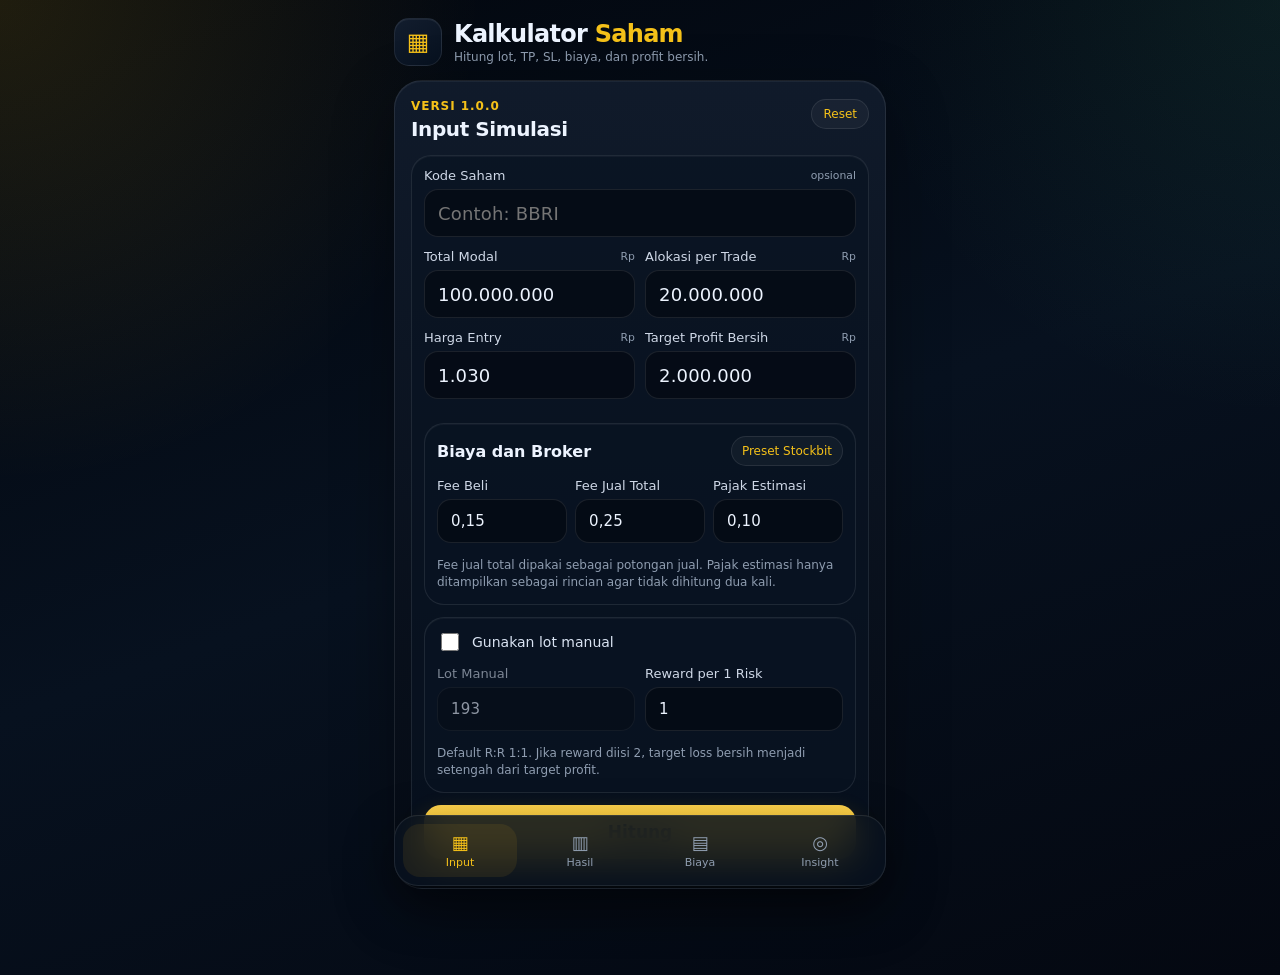
==== index.html @ 259bb7c9 "Add files via upload" ====
<!doctype html>
<html lang="id">
<head>
  <meta charset="utf-8" />
  <meta name="viewport" content="width=device-width, initial-scale=1, viewport-fit=cover" />
  <meta name="theme-color" content="#07111f" />
  <meta name="description" content="Kalkulator saham Indonesia untuk menghitung lot, TP, SL, fee, profit bersih, loss bersih, tick, dan persentase harga." />
  <link rel="manifest" href="manifest.webmanifest" />
  <link rel="icon" href="assets/icon-192.png" />
  <link rel="apple-touch-icon" href="assets/icon-192.png" />
  <link rel="stylesheet" href="style.css" />
  <title>Kalkulator Saham</title>
</head>
<body>
  <div class="app-shell">
    <header class="topbar">
      <div class="brand">
        <div class="brand-icon" aria-hidden="true">▦</div>
        <div>
          <h1>Kalkulator <span>Saham</span></h1>
          <p>Hitung lot, TP, SL, biaya, dan profit bersih.</p>
        </div>
      </div>
      <button class="ghost-btn" id="installBtn" hidden>Instal</button>
    </header>

    <main class="phone-frame" aria-live="polite">
      <section class="page active" id="page-input" data-title="Input">
        <div class="page-head">
          <div>
            <p class="eyebrow">Versi 1.0.0</p>
            <h2>Input Simulasi</h2>
          </div>
          <button class="mini-btn" id="resetBtn" type="button">Reset</button>
        </div>

        <form id="calculatorForm" class="form-card" autocomplete="off">
          <label class="field">
            <span>Kode Saham <small>opsional</small></span>
            <input id="symbol" type="text" inputmode="text" placeholder="Contoh: BBRI" maxlength="8" />
          </label>

          <div class="grid-2">
            <label class="field">
              <span>Total Modal <small>Rp</small></span>
              <input id="totalCapital" class="rupiah-input" type="text" inputmode="numeric" value="100.000.000" />
            </label>
            <label class="field">
              <span>Alokasi per Trade <small>Rp</small></span>
              <input id="allocation" class="rupiah-input" type="text" inputmode="numeric" value="20.000.000" />
            </label>
          </div>

          <div class="grid-2">
            <label class="field">
              <span>Harga Entry <small>Rp</small></span>
              <input id="entryPrice" class="rupiah-input" type="text" inputmode="numeric" value="1.030" />
            </label>
            <label class="field">
              <span>Target Profit Bersih <small>Rp</small></span>
              <input id="targetProfit" class="rupiah-input" type="text" inputmode="numeric" value="2.000.000" />
            </label>
          </div>

          <div class="broker-card">
            <div class="broker-head">
              <strong>Biaya dan Broker</strong>
              <button type="button" class="chip" id="stockbitPreset">Preset Stockbit</button>
            </div>
            <div class="grid-3">
              <label class="field compact">
                <span>Fee Beli</span>
                <input id="buyFee" class="percent-input" type="text" inputmode="decimal" value="0,15" />
              </label>
              <label class="field compact">
                <span>Fee Jual Total</span>
                <input id="sellFee" class="percent-input" type="text" inputmode="decimal" value="0,25" />
              </label>
              <label class="field compact">
                <span>Pajak Estimasi</span>
                <input id="taxFee" class="percent-input" type="text" inputmode="decimal" value="0,10" />
              </label>
            </div>
            <p class="helper">Fee jual total dipakai sebagai potongan jual. Pajak estimasi hanya ditampilkan sebagai rincian agar tidak dihitung dua kali.</p>
          </div>

          <div class="advanced-card">
            <label class="toggle-row">
              <input id="manualLotToggle" type="checkbox" />
              <span>Gunakan lot manual</span>
            </label>
            <div class="grid-2">
              <label class="field compact muted" id="manualLotWrap">
                <span>Lot Manual</span>
                <input id="manualLot" class="plain-number" type="text" inputmode="numeric" value="193" disabled />
              </label>
              <label class="field compact">
                <span>Reward per 1 Risk</span>
                <input id="rrRatio" class="percent-input" type="text" inputmode="decimal" value="1" />
              </label>
            </div>
            <p class="helper">Default R:R 1:1. Jika reward diisi 2, target loss bersih menjadi setengah dari target profit.</p>
          </div>

          <div id="errorBox" class="error-box" hidden></div>
          <button class="primary-btn" type="submit">Hitung</button>
        </form>
      </section>

      <section class="page" id="page-result" data-title="Hasil">
        <div class="page-head">
          <div>
            <p class="eyebrow" id="resultSymbol">Simulasi</p>
            <h2>Hasil Utama</h2>
          </div>
          <button class="mini-btn" id="copyBtn" type="button">Salin</button>
        </div>

        <div class="summary-grid">
          <article class="metric-card">
            <span>Jumlah Lot</span>
            <strong id="outLots">-</strong>
          </article>
          <article class="metric-card">
            <span>Jumlah Lembar</span>
            <strong id="outShares">-</strong>
          </article>
          <article class="metric-card">
            <span>Modal Terpakai</span>
            <strong id="outTotalCost">-</strong>
          </article>
          <article class="metric-card">
            <span>Sisa Alokasi</span>
            <strong class="positive" id="outRemain">-</strong>
          </article>
        </div>

        <div class="rr-badge" id="outRR">R:R 1:1</div>

        <div class="tp-sl-grid">
          <article class="trade-card profit-card">
            <span>Take Profit</span>
            <h3 id="outTP">-</h3>
            <p><b id="outTPTicks">-</b> tick</p>
            <p><b id="outTPPct">-</b> dari entry</p>
            <div class="divider"></div>
            <small>Profit Bersih Aktual</small>
            <strong id="outNetProfit">-</strong>
          </article>
          <article class="trade-card loss-card">
            <span>Stop Loss</span>
            <h3 id="outSL">-</h3>
            <p><b id="outSLTicks">-</b> tick</p>
            <p><b id="outSLPct">-</b> dari entry</p>
            <div class="divider"></div>
            <small>Loss Bersih Aktual</small>
            <strong id="outNetLoss">-</strong>
          </article>
        </div>

        <div class="note-card" id="resultNote">Perhitungan memakai target profit bersih setelah biaya.</div>
      </section>

      <section class="page" id="page-cost" data-title="Biaya">
        <div class="page-head">
          <div>
            <p class="eyebrow">Rincian</p>
            <h2>Biaya Transaksi</h2>
          </div>
        </div>

        <div class="cost-panel">
          <h3>Pembelian</h3>
          <div class="row"><span>Nilai Beli Kotor</span><b id="costGrossBuy">-</b></div>
          <div class="row"><span>Fee Beli</span><b id="costBuyFee">-</b></div>
          <div class="row total"><span>Total Modal Terpakai</span><b id="costTotalUsed">-</b></div>
        </div>

        <div class="cost-panel green">
          <h3>Penjualan Take Profit</h3>
          <div class="row"><span>Nilai Jual Kotor TP</span><b id="costGrossSellTP">-</b></div>
          <div class="row"><span>Fee Jual TP</span><b id="costSellFeeTP">-</b></div>
          <div class="row"><span>Pajak Jual Estimasi</span><b id="costTaxTP">-</b></div>
          <div class="row total"><span>Profit Bersih Aktual</span><b id="costProfit">-</b></div>
        </div>

        <div class="cost-panel red">
          <h3>Penjualan Stop Loss</h3>
          <div class="row"><span>Nilai Jual Kotor SL</span><b id="costGrossSellSL">-</b></div>
          <div class="row"><span>Fee Jual SL</span><b id="costSellFeeSL">-</b></div>
          <div class="row"><span>Pajak Jual Estimasi</span><b id="costTaxSL">-</b></div>
          <div class="row total"><span>Loss Bersih Aktual</span><b id="costLoss">-</b></div>
        </div>
      </section>

      <section class="page" id="page-insight" data-title="Insight">
        <div class="page-head">
          <div>
            <p class="eyebrow">Analisis</p>
            <h2>Insight Risiko</h2>
          </div>
        </div>

        <div class="summary-grid insight-grid">
          <article class="metric-card">
            <span>Tick Size Entry</span>
            <strong id="insTick">-</strong>
          </article>
          <article class="metric-card">
            <span>Jarak TP</span>
            <strong class="positive" id="insTPDist">-</strong>
          </article>
          <article class="metric-card">
            <span>Jarak SL</span>
            <strong class="negative" id="insSLDist">-</strong>
          </article>
          <article class="metric-card">
            <span>Kondisi SL</span>
            <strong id="insStatus">-</strong>
          </article>
        </div>

        <div class="chart-card">
          <div class="chart-head">
            <span>Ilustrasi Level Harga</span>
            <b id="chartRange">-</b>
          </div>
          <div class="price-map">
            <div class="line tp-line"><span id="chartTP">TP</span></div>
            <div class="line entry-line"><span id="chartEntry">Entry</span></div>
            <div class="line sl-line"><span id="chartSL">SL</span></div>
            <div class="fake-candles" aria-hidden="true">
              <i></i><i></i><i></i><i></i><i></i><i></i><i></i><i></i>
            </div>
          </div>
        </div>

        <div class="info-card success">
          <strong>Target profit dihitung bersih.</strong>
          <p>Hasil sudah memperhitungkan fee beli dan fee jual total.</p>
        </div>
        <div class="info-card warning">
          <strong>TP dan SL mengikuti fraksi harga BEI.</strong>
          <p>Sistem memakai price ladder dinamis saat harga melewati batas fraksi.</p>
        </div>
        <div class="info-card">
          <strong>Disclaimer</strong>
          <p>Kalkulator ini hanya alat bantu simulasi. Hasil aktual dapat berbeda karena antrean order, likuiditas, perubahan harga, dan biaya transaksi.</p>
        </div>
      </section>
    </main>

    <nav class="bottom-nav" aria-label="Navigasi utama">
      <button class="nav-btn active" data-target="input"><span>▦</span>Input</button>
      <button class="nav-btn" data-target="result"><span>▥</span>Hasil</button>
      <button class="nav-btn" data-target="cost"><span>▤</span>Biaya</button>
      <button class="nav-btn" data-target="insight"><span>◎</span>Insight</button>
    </nav>
  </div>

  <script src="app.js"></script>
</body>
</html>
---- style.css ----
:root {
  --bg: #050b14;
  --panel: #0b1422;
  --panel-2: #111c2c;
  --panel-3: #152236;
  --border: rgba(255, 255, 255, .09);
  --text: #edf4ff;
  --muted: #8f9db0;
  --yellow: #f5c119;
  --yellow-2: #ffd34d;
  --green: #4fd37c;
  --green-soft: rgba(79, 211, 124, .12);
  --red: #ff5f52;
  --red-soft: rgba(255, 95, 82, .12);
  --blue: #73a7ff;
  --shadow: 0 20px 60px rgba(0, 0, 0, .35);
  --radius: 20px;
}

* { box-sizing: border-box; }
html, body { margin: 0; min-height: 100%; }
body {
  font-family: Inter, ui-sans-serif, system-ui, -apple-system, BlinkMacSystemFont, "Segoe UI", sans-serif;
  background:
    radial-gradient(circle at top left, rgba(245, 193, 25, .12), transparent 30%),
    radial-gradient(circle at top right, rgba(79, 211, 124, .08), transparent 26%),
    linear-gradient(160deg, #02060d 0%, #07111f 50%, #040811 100%);
  color: var(--text);
  padding: env(safe-area-inset-top) 0 env(safe-area-inset-bottom);
}
button, input { font: inherit; }
button { cursor: pointer; }

.app-shell {
  width: min(100%, 520px);
  margin: 0 auto;
  min-height: 100vh;
  display: flex;
  flex-direction: column;
  padding: 18px 14px 86px;
}

.topbar {
  display: flex;
  justify-content: space-between;
  align-items: center;
  gap: 12px;
  margin-bottom: 14px;
}
.brand { display: flex; align-items: center; gap: 12px; }
.brand-icon {
  width: 48px;
  height: 48px;
  border: 1px solid var(--border);
  border-radius: 15px;
  display: grid;
  place-items: center;
  background: linear-gradient(145deg, #121d2e, #07111f);
  color: var(--yellow);
  font-size: 24px;
  box-shadow: inset 0 1px 0 rgba(255,255,255,.06);
}
.brand h1 { margin: 0; font-size: 24px; letter-spacing: -.03em; }
.brand h1 span { color: var(--yellow); }
.brand p { margin: 2px 0 0; color: var(--muted); font-size: 12px; }

.ghost-btn, .mini-btn, .chip {
  border: 1px solid var(--border);
  background: rgba(255, 255, 255, .04);
  color: var(--text);
  border-radius: 999px;
  padding: 9px 12px;
}
.mini-btn { font-size: 12px; padding: 7px 11px; color: var(--yellow); }
.chip { color: var(--yellow); padding: 7px 10px; font-size: 12px; }

.phone-frame {
  flex: 1;
  border: 1px solid var(--border);
  border-radius: 28px;
  background: linear-gradient(180deg, rgba(17, 28, 44, .94), rgba(5, 11, 20, .96));
  box-shadow: var(--shadow), inset 0 1px 0 rgba(255,255,255,.05);
  padding: 16px;
  overflow: hidden;
}
.page { display: none; animation: fade .18s ease; }
.page.active { display: block; }
@keyframes fade { from { opacity: .55; transform: translateY(4px); } to { opacity: 1; transform: translateY(0); } }

.page-head {
  display: flex;
  justify-content: space-between;
  align-items: start;
  gap: 14px;
  margin: 2px 0 14px;
}
.page-head h2 { margin: 0; font-size: 20px; letter-spacing: -.02em; }
.eyebrow { margin: 0 0 4px; color: var(--yellow); font-size: 12px; font-weight: 700; text-transform: uppercase; letter-spacing: .08em; }

.form-card, .broker-card, .advanced-card, .note-card, .cost-panel, .chart-card, .info-card {
  border: 1px solid var(--border);
  background: rgba(10, 20, 34, .68);
  border-radius: var(--radius);
  box-shadow: inset 0 1px 0 rgba(255,255,255,.04);
}
.form-card { padding: 12px; }
.field { display: block; margin-bottom: 12px; }
.field span {
  display: flex;
  justify-content: space-between;
  align-items: center;
  margin-bottom: 6px;
  color: #cfd8e7;
  font-size: 13px;
}
.field small { color: var(--muted); font-weight: 500; }
.field input {
  width: 100%;
  min-height: 48px;
  border: 1px solid var(--border);
  border-radius: 14px;
  background: rgba(2, 7, 14, .55);
  color: var(--text);
  outline: none;
  padding: 12px 13px;
  font-size: 18px;
  letter-spacing: .01em;
}
.field input:focus {
  border-color: rgba(245, 193, 25, .55);
  box-shadow: 0 0 0 4px rgba(245, 193, 25, .08);
}
.field.compact input { min-height: 43px; font-size: 15px; }
.field.muted { opacity: .58; }
.field.muted input { pointer-events: none; }
.grid-2 { display: grid; grid-template-columns: 1fr 1fr; gap: 10px; }
.grid-3 { display: grid; grid-template-columns: repeat(3, 1fr); gap: 8px; }

.broker-card, .advanced-card { padding: 12px; margin: 12px 0; }
.broker-head { display: flex; align-items: center; justify-content: space-between; gap: 10px; margin-bottom: 12px; }
.helper { color: var(--muted); margin: 2px 0 0; font-size: 12px; line-height: 1.45; }
.toggle-row { display: flex; align-items: center; gap: 10px; color: #d9e3f2; margin-bottom: 12px; font-size: 14px; }
.toggle-row input { accent-color: var(--yellow); width: 18px; height: 18px; }
.primary-btn {
  width: 100%;
  min-height: 54px;
  border: 0;
  border-radius: 17px;
  background: linear-gradient(180deg, var(--yellow-2), var(--yellow));
  color: #111827;
  font-size: 17px;
  font-weight: 900;
  box-shadow: 0 10px 25px rgba(245, 193, 25, .22);
}
.error-box {
  margin: 10px 0;
  padding: 12px;
  border: 1px solid rgba(255, 95, 82, .4);
  background: var(--red-soft);
  color: #ffd1cc;
  border-radius: 14px;
  font-size: 13px;
}

.summary-grid { display: grid; grid-template-columns: 1fr 1fr; gap: 10px; }
.metric-card {
  min-height: 88px;
  border: 1px solid var(--border);
  border-radius: 18px;
  background: linear-gradient(160deg, rgba(255,255,255,.045), rgba(255,255,255,.015));
  padding: 13px;
}
.metric-card span { display: block; color: var(--muted); font-size: 12px; margin-bottom: 9px; }
.metric-card strong { font-size: 20px; letter-spacing: -.02em; color: var(--yellow); }
.metric-card .positive, .positive { color: var(--green); }
.metric-card .negative, .negative { color: var(--red); }
.rr-badge {
  width: max-content;
  margin: 14px auto;
  border: 1px solid var(--yellow);
  color: var(--text);
  border-radius: 12px;
  padding: 8px 16px;
  background: rgba(245, 193, 25, .08);
  font-weight: 800;
}
.tp-sl-grid { display: grid; grid-template-columns: 1fr 1fr; gap: 10px; }
.trade-card {
  border: 1px solid var(--border);
  border-radius: 20px;
  padding: 15px 12px;
  text-align: center;
  min-height: 230px;
}
.profit-card { border-color: rgba(79, 211, 124, .42); background: linear-gradient(180deg, var(--green-soft), rgba(255,255,255,.02)); }
.loss-card { border-color: rgba(255, 95, 82, .45); background: linear-gradient(180deg, var(--red-soft), rgba(255,255,255,.02)); }
.trade-card span { font-size: 13px; font-weight: 800; }
.profit-card span, .profit-card h3, .profit-card strong { color: var(--green); }
.loss-card span, .loss-card h3, .loss-card strong { color: var(--red); }
.trade-card h3 { margin: 16px 0 4px; font-size: 30px; }
.trade-card p { margin: 5px 0; color: #d5dfed; font-size: 13px; }
.divider { border-top: 1px dashed rgba(255,255,255,.22); margin: 14px 0; }
.trade-card small { color: var(--muted); }
.trade-card strong { display: block; margin-top: 5px; font-size: 20px; }
.note-card { padding: 13px; margin-top: 12px; color: #cfd8e7; font-size: 13px; line-height: 1.45; }

.cost-panel { padding: 14px; margin-bottom: 12px; }
.cost-panel h3 { margin: 0 0 10px; font-size: 15px; color: var(--yellow); }
.cost-panel.green h3, .cost-panel.green .total b { color: var(--green); }
.cost-panel.red h3, .cost-panel.red .total b { color: var(--red); }
.row { display: flex; justify-content: space-between; gap: 12px; padding: 10px 0; border-top: 1px solid rgba(255,255,255,.06); color: #d6dfeb; font-size: 14px; }
.row:first-of-type { border-top: 0; }
.row span { color: var(--muted); }
.row b { text-align: right; }
.row.total { margin-top: 4px; padding-top: 13px; }

.insight-grid .metric-card { min-height: 82px; }
.chart-card { padding: 14px; margin: 12px 0; }
.chart-head { display: flex; justify-content: space-between; color: #d9e3f2; font-size: 13px; margin-bottom: 12px; }
.chart-head b { color: var(--yellow); }
.price-map { position: relative; height: 230px; border: 1px solid rgba(255,255,255,.07); border-radius: 17px; background: linear-gradient(180deg, rgba(255,255,255,.035), rgba(255,255,255,.01)); overflow: hidden; }
.line { position: absolute; left: 12px; right: 12px; border-top: 1px dashed currentColor; }
.line span { position: absolute; right: 0; top: -12px; background: #0b1422; padding-left: 8px; font-size: 12px; font-weight: 800; }
.tp-line { top: 22%; color: var(--green); }
.entry-line { top: 50%; color: #dce6f4; }
.sl-line { top: 78%; color: var(--red); }
.fake-candles { position: absolute; inset: 48px 52px 44px 28px; display: flex; align-items: end; gap: 8px; opacity: .9; }
.fake-candles i { width: 10px; border-radius: 3px; background: var(--green); box-shadow: 0 -18px 0 -4px rgba(79, 211, 124, .35); }
.fake-candles i:nth-child(1) { height: 28px; background: var(--red); }
.fake-candles i:nth-child(2) { height: 42px; }
.fake-candles i:nth-child(3) { height: 60px; }
.fake-candles i:nth-child(4) { height: 45px; background: var(--red); }
.fake-candles i:nth-child(5) { height: 78px; }
.fake-candles i:nth-child(6) { height: 66px; background: var(--red); }
.fake-candles i:nth-child(7) { height: 88px; }
.fake-candles i:nth-child(8) { height: 104px; }
.info-card { padding: 13px; margin-bottom: 10px; color: #dce6f4; font-size: 13px; line-height: 1.45; }
.info-card strong { color: var(--text); }
.info-card p { margin: 6px 0 0; color: var(--muted); }
.info-card.success { border-color: rgba(79, 211, 124, .3); background: var(--green-soft); }
.info-card.warning { border-color: rgba(245, 193, 25, .35); background: rgba(245, 193, 25, .08); }

.bottom-nav {
  position: fixed;
  left: 50%;
  bottom: 14px;
  transform: translateX(-50%);
  width: min(calc(100% - 28px), 492px);
  display: grid;
  grid-template-columns: repeat(4, 1fr);
  gap: 6px;
  padding: 8px;
  border: 1px solid var(--border);
  border-radius: 24px;
  background: rgba(7, 17, 31, .86);
  backdrop-filter: blur(18px);
  box-shadow: 0 18px 50px rgba(0,0,0,.4);
}
.nav-btn {
  border: 0;
  background: transparent;
  color: var(--muted);
  border-radius: 17px;
  padding: 8px 4px;
  font-size: 11px;
  display: flex;
  flex-direction: column;
  align-items: center;
  gap: 3px;
}
.nav-btn span { font-size: 18px; }
.nav-btn.active { color: var(--yellow); background: rgba(245,193,25,.08); }

@media (max-width: 380px) {
  .grid-2, .grid-3, .tp-sl-grid { grid-template-columns: 1fr; }
  .trade-card { min-height: 190px; }
  .brand h1 { font-size: 21px; }
  .phone-frame { padding: 13px; border-radius: 22px; }
}
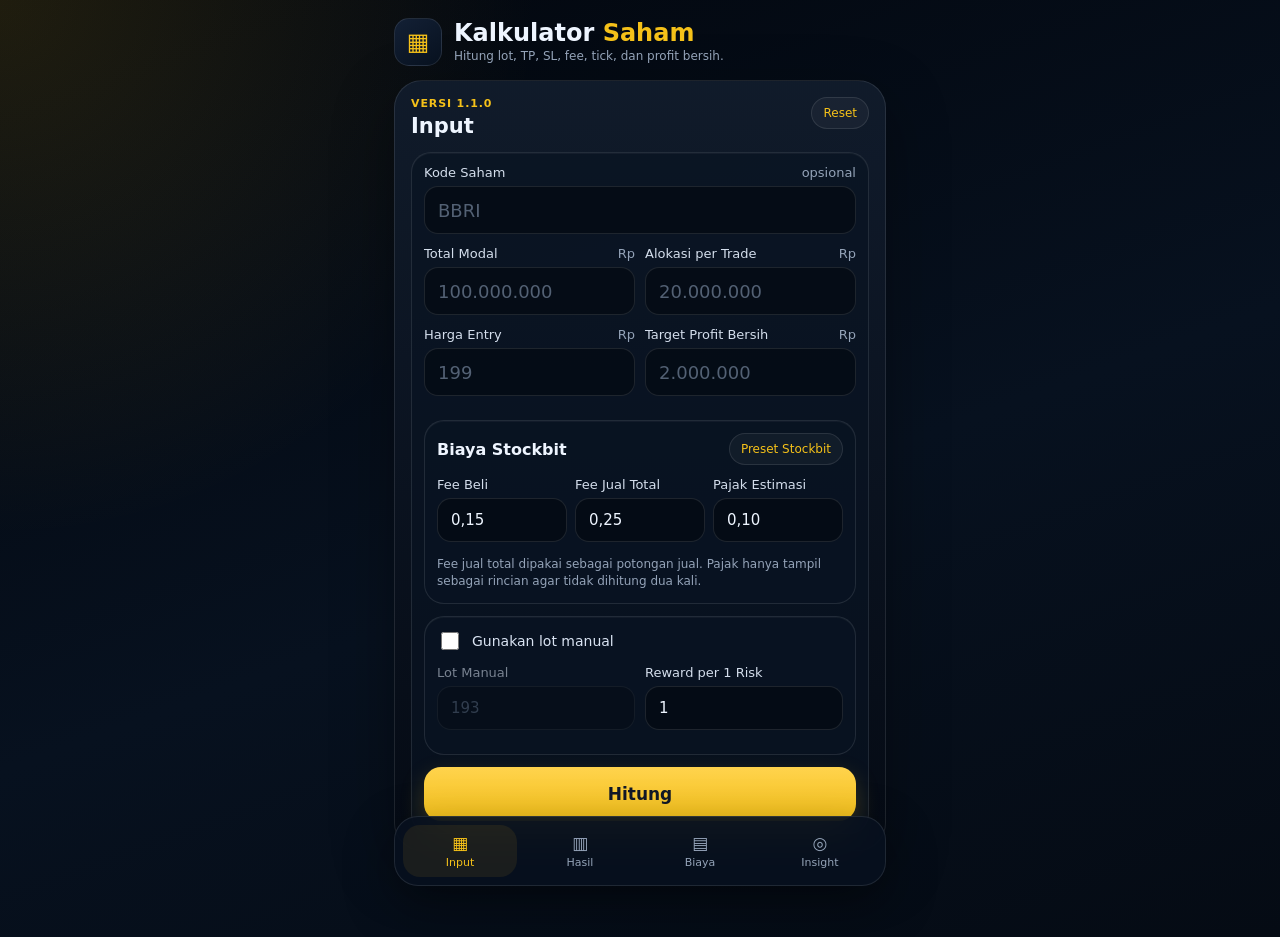
==== commit ef86f002: "Add files via upload" ====
--- a/index.html
+++ b/index.html
@@ -1,260 +1,214 @@
 <!doctype html>
 <html lang="id">
 <head>
-  <meta charset="utf-8" />
-  <meta name="viewport" content="width=device-width, initial-scale=1, viewport-fit=cover" />
-  <meta name="theme-color" content="#07111f" />
-  <meta name="description" content="Kalkulator saham Indonesia untuk menghitung lot, TP, SL, fee, profit bersih, loss bersih, tick, dan persentase harga." />
-  <link rel="manifest" href="manifest.webmanifest" />
-  <link rel="icon" href="assets/icon-192.png" />
-  <link rel="apple-touch-icon" href="assets/icon-192.png" />
-  <link rel="stylesheet" href="style.css" />
+  <meta charset="utf-8">
+  <meta name="viewport" content="width=device-width, initial-scale=1, viewport-fit=cover">
+  <meta name="theme-color" content="#07111f">
   <title>Kalkulator Saham</title>
+  <link rel="manifest" href="manifest.webmanifest">
+  <link rel="icon" href="assets/icon-192.png">
+  <link rel="apple-touch-icon" href="assets/icon-192.png">
+  <link rel="stylesheet" href="style.css">
 </head>
 <body>
-  <div class="app-shell">
-    <header class="topbar">
-      <div class="brand">
-        <div class="brand-icon" aria-hidden="true">▦</div>
-        <div>
-          <h1>Kalkulator <span>Saham</span></h1>
-          <p>Hitung lot, TP, SL, biaya, dan profit bersih.</p>
-        </div>
+  <div class="app">
+    <header class="header">
+      <div class="logo">▦</div>
+      <div>
+        <h1>Kalkulator <span>Saham</span></h1>
+        <p>Hitung lot, TP, SL, fee, tick, dan profit bersih.</p>
       </div>
-      <button class="ghost-btn" id="installBtn" hidden>Instal</button>
+      <button id="installBtn" class="small-btn" hidden>Instal</button>
     </header>
 
-    <main class="phone-frame" aria-live="polite">
-      <section class="page active" id="page-input" data-title="Input">
-        <div class="page-head">
-          <div>
-            <p class="eyebrow">Versi 1.0.0</p>
-            <h2>Input Simulasi</h2>
-          </div>
-          <button class="mini-btn" id="resetBtn" type="button">Reset</button>
-        </div>
-
-        <form id="calculatorForm" class="form-card" autocomplete="off">
+    <main class="panel">
+      <section id="page-input" class="page active">
+        <div class="page-title">
+          <div>
+            <small>Versi 1.1.0</small>
+            <h2>Input</h2>
+          </div>
+          <button id="resetBtn" class="small-btn" type="button">Reset</button>
+        </div>
+
+        <form id="form" class="card">
           <label class="field">
-            <span>Kode Saham <small>opsional</small></span>
-            <input id="symbol" type="text" inputmode="text" placeholder="Contoh: BBRI" maxlength="8" />
+            <span>Kode Saham <b>opsional</b></span>
+            <input id="symbol" type="text" placeholder="BBRI">
           </label>
 
-          <div class="grid-2">
-            <label class="field">
-              <span>Total Modal <small>Rp</small></span>
-              <input id="totalCapital" class="rupiah-input" type="text" inputmode="numeric" value="100.000.000" />
-            </label>
-            <label class="field">
-              <span>Alokasi per Trade <small>Rp</small></span>
-              <input id="allocation" class="rupiah-input" type="text" inputmode="numeric" value="20.000.000" />
-            </label>
-          </div>
-
-          <div class="grid-2">
-            <label class="field">
-              <span>Harga Entry <small>Rp</small></span>
-              <input id="entryPrice" class="rupiah-input" type="text" inputmode="numeric" value="1.030" />
-            </label>
-            <label class="field">
-              <span>Target Profit Bersih <small>Rp</small></span>
-              <input id="targetProfit" class="rupiah-input" type="text" inputmode="numeric" value="2.000.000" />
-            </label>
-          </div>
-
-          <div class="broker-card">
-            <div class="broker-head">
-              <strong>Biaya dan Broker</strong>
-              <button type="button" class="chip" id="stockbitPreset">Preset Stockbit</button>
+          <div class="two">
+            <label class="field">
+              <span>Total Modal <b>Rp</b></span>
+              <input id="totalCapital" class="money" type="text" inputmode="numeric" placeholder="100.000.000">
+            </label>
+            <label class="field">
+              <span>Alokasi per Trade <b>Rp</b></span>
+              <input id="allocation" class="money" type="text" inputmode="numeric" placeholder="20.000.000">
+            </label>
+          </div>
+
+          <div class="two">
+            <label class="field">
+              <span>Harga Entry <b>Rp</b></span>
+              <input id="entryPrice" class="money" type="text" inputmode="numeric" placeholder="199">
+            </label>
+            <label class="field">
+              <span>Target Profit Bersih <b>Rp</b></span>
+              <input id="targetProfit" class="money" type="text" inputmode="numeric" placeholder="2.000.000">
+            </label>
+          </div>
+
+          <div class="subcard">
+            <div class="subhead">
+              <strong>Biaya Stockbit</strong>
+              <button id="presetBtn" class="chip" type="button">Preset Stockbit</button>
             </div>
-            <div class="grid-3">
+            <div class="three">
               <label class="field compact">
                 <span>Fee Beli</span>
-                <input id="buyFee" class="percent-input" type="text" inputmode="decimal" value="0,15" />
+                <input id="buyFee" class="percent" type="text" inputmode="decimal" value="0,15">
               </label>
               <label class="field compact">
                 <span>Fee Jual Total</span>
-                <input id="sellFee" class="percent-input" type="text" inputmode="decimal" value="0,25" />
+                <input id="sellFee" class="percent" type="text" inputmode="decimal" value="0,25">
               </label>
               <label class="field compact">
                 <span>Pajak Estimasi</span>
-                <input id="taxFee" class="percent-input" type="text" inputmode="decimal" value="0,10" />
+                <input id="taxFee" class="percent" type="text" inputmode="decimal" value="0,10">
               </label>
             </div>
-            <p class="helper">Fee jual total dipakai sebagai potongan jual. Pajak estimasi hanya ditampilkan sebagai rincian agar tidak dihitung dua kali.</p>
-          </div>
-
-          <div class="advanced-card">
-            <label class="toggle-row">
-              <input id="manualLotToggle" type="checkbox" />
+            <p class="hint">Fee jual total dipakai sebagai potongan jual. Pajak hanya tampil sebagai rincian agar tidak dihitung dua kali.</p>
+          </div>
+
+          <div class="subcard">
+            <label class="checkrow">
+              <input id="manualLotToggle" type="checkbox">
               <span>Gunakan lot manual</span>
             </label>
-            <div class="grid-2">
-              <label class="field compact muted" id="manualLotWrap">
+            <div class="two">
+              <label id="manualLotWrap" class="field compact disabled">
                 <span>Lot Manual</span>
-                <input id="manualLot" class="plain-number" type="text" inputmode="numeric" value="193" disabled />
+                <input id="manualLot" class="money" type="text" inputmode="numeric" placeholder="193" disabled>
               </label>
               <label class="field compact">
                 <span>Reward per 1 Risk</span>
-                <input id="rrRatio" class="percent-input" type="text" inputmode="decimal" value="1" />
+                <input id="rrRatio" class="percent" type="text" inputmode="decimal" value="1">
               </label>
             </div>
-            <p class="helper">Default R:R 1:1. Jika reward diisi 2, target loss bersih menjadi setengah dari target profit.</p>
-          </div>
-
-          <div id="errorBox" class="error-box" hidden></div>
-          <button class="primary-btn" type="submit">Hitung</button>
+          </div>
+
+          <div id="errorBox" class="error" hidden></div>
+          <button class="primary" type="submit">Hitung</button>
         </form>
       </section>
 
-      <section class="page" id="page-result" data-title="Hasil">
-        <div class="page-head">
-          <div>
-            <p class="eyebrow" id="resultSymbol">Simulasi</p>
+      <section id="page-result" class="page">
+        <div class="page-title">
+          <div>
+            <small id="resultSymbol">Hasil</small>
             <h2>Hasil Utama</h2>
           </div>
-          <button class="mini-btn" id="copyBtn" type="button">Salin</button>
-        </div>
-
-        <div class="summary-grid">
-          <article class="metric-card">
-            <span>Jumlah Lot</span>
-            <strong id="outLots">-</strong>
-          </article>
-          <article class="metric-card">
-            <span>Jumlah Lembar</span>
-            <strong id="outShares">-</strong>
-          </article>
-          <article class="metric-card">
-            <span>Modal Terpakai</span>
-            <strong id="outTotalCost">-</strong>
-          </article>
-          <article class="metric-card">
-            <span>Sisa Alokasi</span>
-            <strong class="positive" id="outRemain">-</strong>
-          </article>
-        </div>
-
-        <div class="rr-badge" id="outRR">R:R 1:1</div>
-
-        <div class="tp-sl-grid">
-          <article class="trade-card profit-card">
+          <button id="copyBtn" class="small-btn" type="button">Salin</button>
+        </div>
+
+        <div class="grid">
+          <article class="metric"><span>Jumlah Lot</span><strong id="outLots">-</strong></article>
+          <article class="metric"><span>Jumlah Lembar</span><strong id="outShares">-</strong></article>
+          <article class="metric"><span>Modal Terpakai</span><strong id="outTotalCost">-</strong></article>
+          <article class="metric"><span>Sisa Alokasi</span><strong id="outRemain" class="green">-</strong></article>
+        </div>
+
+        <div class="rr" id="outRR">R:R -</div>
+
+        <div class="two resultcards">
+          <article class="trade profit">
             <span>Take Profit</span>
             <h3 id="outTP">-</h3>
             <p><b id="outTPTicks">-</b> tick</p>
             <p><b id="outTPPct">-</b> dari entry</p>
-            <div class="divider"></div>
+            <hr>
             <small>Profit Bersih Aktual</small>
             <strong id="outNetProfit">-</strong>
           </article>
-          <article class="trade-card loss-card">
+          <article class="trade loss">
             <span>Stop Loss</span>
             <h3 id="outSL">-</h3>
             <p><b id="outSLTicks">-</b> tick</p>
             <p><b id="outSLPct">-</b> dari entry</p>
-            <div class="divider"></div>
+            <hr>
             <small>Loss Bersih Aktual</small>
             <strong id="outNetLoss">-</strong>
           </article>
         </div>
 
-        <div class="note-card" id="resultNote">Perhitungan memakai target profit bersih setelah biaya.</div>
-      </section>
-
-      <section class="page" id="page-cost" data-title="Biaya">
-        <div class="page-head">
-          <div>
-            <p class="eyebrow">Rincian</p>
-            <h2>Biaya Transaksi</h2>
-          </div>
-        </div>
-
-        <div class="cost-panel">
+        <div id="resultNote" class="notice">Isi input lalu klik Hitung.</div>
+      </section>
+
+      <section id="page-cost" class="page">
+        <div class="page-title">
+          <div>
+            <small>Rincian</small>
+            <h2>Biaya</h2>
+          </div>
+        </div>
+
+        <div class="cost cardline">
           <h3>Pembelian</h3>
-          <div class="row"><span>Nilai Beli Kotor</span><b id="costGrossBuy">-</b></div>
-          <div class="row"><span>Fee Beli</span><b id="costBuyFee">-</b></div>
-          <div class="row total"><span>Total Modal Terpakai</span><b id="costTotalUsed">-</b></div>
-        </div>
-
-        <div class="cost-panel green">
+          <p><span>Nilai Beli Kotor</span><b id="costGrossBuy">-</b></p>
+          <p><span>Fee Beli</span><b id="costBuyFee">-</b></p>
+          <p class="total"><span>Total Modal Terpakai</span><b id="costTotalUsed">-</b></p>
+        </div>
+
+        <div class="cost cardline good">
           <h3>Penjualan Take Profit</h3>
-          <div class="row"><span>Nilai Jual Kotor TP</span><b id="costGrossSellTP">-</b></div>
-          <div class="row"><span>Fee Jual TP</span><b id="costSellFeeTP">-</b></div>
-          <div class="row"><span>Pajak Jual Estimasi</span><b id="costTaxTP">-</b></div>
-          <div class="row total"><span>Profit Bersih Aktual</span><b id="costProfit">-</b></div>
-        </div>
-
-        <div class="cost-panel red">
+          <p><span>Nilai Jual Kotor TP</span><b id="costGrossSellTP">-</b></p>
+          <p><span>Fee Jual TP</span><b id="costSellFeeTP">-</b></p>
+          <p><span>Pajak Jual Estimasi</span><b id="costTaxTP">-</b></p>
+          <p class="total"><span>Profit Bersih Aktual</span><b id="costProfit">-</b></p>
+        </div>
+
+        <div class="cost cardline bad">
           <h3>Penjualan Stop Loss</h3>
-          <div class="row"><span>Nilai Jual Kotor SL</span><b id="costGrossSellSL">-</b></div>
-          <div class="row"><span>Fee Jual SL</span><b id="costSellFeeSL">-</b></div>
-          <div class="row"><span>Pajak Jual Estimasi</span><b id="costTaxSL">-</b></div>
-          <div class="row total"><span>Loss Bersih Aktual</span><b id="costLoss">-</b></div>
-        </div>
-      </section>
-
-      <section class="page" id="page-insight" data-title="Insight">
-        <div class="page-head">
-          <div>
-            <p class="eyebrow">Analisis</p>
-            <h2>Insight Risiko</h2>
-          </div>
-        </div>
-
-        <div class="summary-grid insight-grid">
-          <article class="metric-card">
-            <span>Tick Size Entry</span>
-            <strong id="insTick">-</strong>
-          </article>
-          <article class="metric-card">
-            <span>Jarak TP</span>
-            <strong class="positive" id="insTPDist">-</strong>
-          </article>
-          <article class="metric-card">
-            <span>Jarak SL</span>
-            <strong class="negative" id="insSLDist">-</strong>
-          </article>
-          <article class="metric-card">
-            <span>Kondisi SL</span>
-            <strong id="insStatus">-</strong>
-          </article>
-        </div>
-
-        <div class="chart-card">
-          <div class="chart-head">
-            <span>Ilustrasi Level Harga</span>
-            <b id="chartRange">-</b>
-          </div>
-          <div class="price-map">
-            <div class="line tp-line"><span id="chartTP">TP</span></div>
-            <div class="line entry-line"><span id="chartEntry">Entry</span></div>
-            <div class="line sl-line"><span id="chartSL">SL</span></div>
-            <div class="fake-candles" aria-hidden="true">
-              <i></i><i></i><i></i><i></i><i></i><i></i><i></i><i></i>
-            </div>
-          </div>
-        </div>
-
-        <div class="info-card success">
-          <strong>Target profit dihitung bersih.</strong>
-          <p>Hasil sudah memperhitungkan fee beli dan fee jual total.</p>
-        </div>
-        <div class="info-card warning">
-          <strong>TP dan SL mengikuti fraksi harga BEI.</strong>
-          <p>Sistem memakai price ladder dinamis saat harga melewati batas fraksi.</p>
-        </div>
-        <div class="info-card">
-          <strong>Disclaimer</strong>
-          <p>Kalkulator ini hanya alat bantu simulasi. Hasil aktual dapat berbeda karena antrean order, likuiditas, perubahan harga, dan biaya transaksi.</p>
-        </div>
+          <p><span>Nilai Jual Kotor SL</span><b id="costGrossSellSL">-</b></p>
+          <p><span>Fee Jual SL</span><b id="costSellFeeSL">-</b></p>
+          <p><span>Pajak Jual Estimasi</span><b id="costTaxSL">-</b></p>
+          <p class="total"><span>Loss Bersih Aktual</span><b id="costLoss">-</b></p>
+        </div>
+      </section>
+
+      <section id="page-insight" class="page">
+        <div class="page-title">
+          <div>
+            <small>Analisis</small>
+            <h2>Insight</h2>
+          </div>
+        </div>
+
+        <div class="grid">
+          <article class="metric"><span>Tick Size Entry</span><strong id="insTick">-</strong></article>
+          <article class="metric"><span>Jarak TP</span><strong id="insTPDist" class="green">-</strong></article>
+          <article class="metric"><span>Jarak SL</span><strong id="insSLDist" class="red">-</strong></article>
+          <article class="metric"><span>Status SL</span><strong id="insStatus">-</strong></article>
+        </div>
+
+        <div class="chart cardline">
+          <p class="line tp"><span id="chartTP">TP -</span></p>
+          <p class="line entry"><span id="chartEntry">Entry -</span></p>
+          <p class="line sl"><span id="chartSL">SL -</span></p>
+          <div class="candles"><i></i><i></i><i></i><i></i><i></i><i></i></div>
+        </div>
+
+        <div class="notice">TP dan SL dibulatkan mengikuti fraksi harga BEI. Contoh penting: 199 → 200 → 202, bukan 199 → 200 → 201.</div>
+        <div class="notice">Kalkulator ini hanya alat bantu simulasi. Hasil aktual bisa berbeda karena antrean order, likuiditas, dan perubahan biaya.</div>
       </section>
     </main>
 
-    <nav class="bottom-nav" aria-label="Navigasi utama">
-      <button class="nav-btn active" data-target="input"><span>▦</span>Input</button>
-      <button class="nav-btn" data-target="result"><span>▥</span>Hasil</button>
-      <button class="nav-btn" data-target="cost"><span>▤</span>Biaya</button>
-      <button class="nav-btn" data-target="insight"><span>◎</span>Insight</button>
+    <nav class="nav">
+      <button class="navbtn active" data-target="input">▦<span>Input</span></button>
+      <button class="navbtn" data-target="result">▥<span>Hasil</span></button>
+      <button class="navbtn" data-target="cost">▤<span>Biaya</span></button>
+      <button class="navbtn" data-target="insight">◎<span>Insight</span></button>
     </nav>
   </div>
 
--- a/style.css
+++ b/style.css
@@ -1,279 +1,16 @@
 :root {
-  --bg: #050b14;
-  --panel: #0b1422;
-  --panel-2: #111c2c;
-  --panel-3: #152236;
-  --border: rgba(255, 255, 255, .09);
-  --text: #edf4ff;
-  --muted: #8f9db0;
-  --yellow: #f5c119;
-  --yellow-2: #ffd34d;
-  --green: #4fd37c;
-  --green-soft: rgba(79, 211, 124, .12);
-  --red: #ff5f52;
-  --red-soft: rgba(255, 95, 82, .12);
-  --blue: #73a7ff;
-  --shadow: 0 20px 60px rgba(0, 0, 0, .35);
-  --radius: 20px;
+  --bg:#050b14;
+  --panel:#0b1422;
+  --panel2:#111c2c;
+  --line:rgba(255,255,255,.1);
+  --text:#eef5ff;
+  --muted:#94a3b8;
+  --yellow:#f5c119;
+  --green:#4fd37c;
+  --red:#ff6257;
+  --blue:#73a7ff;
 }
-
-* { box-sizing: border-box; }
-html, body { margin: 0; min-height: 100%; }
-body {
-  font-family: Inter, ui-sans-serif, system-ui, -apple-system, BlinkMacSystemFont, "Segoe UI", sans-serif;
-  background:
-    radial-gradient(circle at top left, rgba(245, 193, 25, .12), transparent 30%),
-    radial-gradient(circle at top right, rgba(79, 211, 124, .08), transparent 26%),
-    linear-gradient(160deg, #02060d 0%, #07111f 50%, #040811 100%);
-  color: var(--text);
-  padding: env(safe-area-inset-top) 0 env(safe-area-inset-bottom);
-}
-button, input { font: inherit; }
-button { cursor: pointer; }
-
-.app-shell {
-  width: min(100%, 520px);
-  margin: 0 auto;
-  min-height: 100vh;
-  display: flex;
-  flex-direction: column;
-  padding: 18px 14px 86px;
-}
-
-.topbar {
-  display: flex;
-  justify-content: space-between;
-  align-items: center;
-  gap: 12px;
-  margin-bottom: 14px;
-}
-.brand { display: flex; align-items: center; gap: 12px; }
-.brand-icon {
-  width: 48px;
-  height: 48px;
-  border: 1px solid var(--border);
-  border-radius: 15px;
-  display: grid;
-  place-items: center;
-  background: linear-gradient(145deg, #121d2e, #07111f);
-  color: var(--yellow);
-  font-size: 24px;
-  box-shadow: inset 0 1px 0 rgba(255,255,255,.06);
-}
-.brand h1 { margin: 0; font-size: 24px; letter-spacing: -.03em; }
-.brand h1 span { color: var(--yellow); }
-.brand p { margin: 2px 0 0; color: var(--muted); font-size: 12px; }
-
-.ghost-btn, .mini-btn, .chip {
-  border: 1px solid var(--border);
-  background: rgba(255, 255, 255, .04);
-  color: var(--text);
-  border-radius: 999px;
-  padding: 9px 12px;
-}
-.mini-btn { font-size: 12px; padding: 7px 11px; color: var(--yellow); }
-.chip { color: var(--yellow); padding: 7px 10px; font-size: 12px; }
-
-.phone-frame {
-  flex: 1;
-  border: 1px solid var(--border);
-  border-radius: 28px;
-  background: linear-gradient(180deg, rgba(17, 28, 44, .94), rgba(5, 11, 20, .96));
-  box-shadow: var(--shadow), inset 0 1px 0 rgba(255,255,255,.05);
-  padding: 16px;
-  overflow: hidden;
-}
-.page { display: none; animation: fade .18s ease; }
-.page.active { display: block; }
-@keyframes fade { from { opacity: .55; transform: translateY(4px); } to { opacity: 1; transform: translateY(0); } }
-
-.page-head {
-  display: flex;
-  justify-content: space-between;
-  align-items: start;
-  gap: 14px;
-  margin: 2px 0 14px;
-}
-.page-head h2 { margin: 0; font-size: 20px; letter-spacing: -.02em; }
-.eyebrow { margin: 0 0 4px; color: var(--yellow); font-size: 12px; font-weight: 700; text-transform: uppercase; letter-spacing: .08em; }
-
-.form-card, .broker-card, .advanced-card, .note-card, .cost-panel, .chart-card, .info-card {
-  border: 1px solid var(--border);
-  background: rgba(10, 20, 34, .68);
-  border-radius: var(--radius);
-  box-shadow: inset 0 1px 0 rgba(255,255,255,.04);
-}
-.form-card { padding: 12px; }
-.field { display: block; margin-bottom: 12px; }
-.field span {
-  display: flex;
-  justify-content: space-between;
-  align-items: center;
-  margin-bottom: 6px;
-  color: #cfd8e7;
-  font-size: 13px;
-}
-.field small { color: var(--muted); font-weight: 500; }
-.field input {
-  width: 100%;
-  min-height: 48px;
-  border: 1px solid var(--border);
-  border-radius: 14px;
-  background: rgba(2, 7, 14, .55);
-  color: var(--text);
-  outline: none;
-  padding: 12px 13px;
-  font-size: 18px;
-  letter-spacing: .01em;
-}
-.field input:focus {
-  border-color: rgba(245, 193, 25, .55);
-  box-shadow: 0 0 0 4px rgba(245, 193, 25, .08);
-}
-.field.compact input { min-height: 43px; font-size: 15px; }
-.field.muted { opacity: .58; }
-.field.muted input { pointer-events: none; }
-.grid-2 { display: grid; grid-template-columns: 1fr 1fr; gap: 10px; }
-.grid-3 { display: grid; grid-template-columns: repeat(3, 1fr); gap: 8px; }
-
-.broker-card, .advanced-card { padding: 12px; margin: 12px 0; }
-.broker-head { display: flex; align-items: center; justify-content: space-between; gap: 10px; margin-bottom: 12px; }
-.helper { color: var(--muted); margin: 2px 0 0; font-size: 12px; line-height: 1.45; }
-.toggle-row { display: flex; align-items: center; gap: 10px; color: #d9e3f2; margin-bottom: 12px; font-size: 14px; }
-.toggle-row input { accent-color: var(--yellow); width: 18px; height: 18px; }
-.primary-btn {
-  width: 100%;
-  min-height: 54px;
-  border: 0;
-  border-radius: 17px;
-  background: linear-gradient(180deg, var(--yellow-2), var(--yellow));
-  color: #111827;
-  font-size: 17px;
-  font-weight: 900;
-  box-shadow: 0 10px 25px rgba(245, 193, 25, .22);
-}
-.error-box {
-  margin: 10px 0;
-  padding: 12px;
-  border: 1px solid rgba(255, 95, 82, .4);
-  background: var(--red-soft);
-  color: #ffd1cc;
-  border-radius: 14px;
-  font-size: 13px;
-}
-
-.summary-grid { display: grid; grid-template-columns: 1fr 1fr; gap: 10px; }
-.metric-card {
-  min-height: 88px;
-  border: 1px solid var(--border);
-  border-radius: 18px;
-  background: linear-gradient(160deg, rgba(255,255,255,.045), rgba(255,255,255,.015));
-  padding: 13px;
-}
-.metric-card span { display: block; color: var(--muted); font-size: 12px; margin-bottom: 9px; }
-.metric-card strong { font-size: 20px; letter-spacing: -.02em; color: var(--yellow); }
-.metric-card .positive, .positive { color: var(--green); }
-.metric-card .negative, .negative { color: var(--red); }
-.rr-badge {
-  width: max-content;
-  margin: 14px auto;
-  border: 1px solid var(--yellow);
-  color: var(--text);
-  border-radius: 12px;
-  padding: 8px 16px;
-  background: rgba(245, 193, 25, .08);
-  font-weight: 800;
-}
-.tp-sl-grid { display: grid; grid-template-columns: 1fr 1fr; gap: 10px; }
-.trade-card {
-  border: 1px solid var(--border);
-  border-radius: 20px;
-  padding: 15px 12px;
-  text-align: center;
-  min-height: 230px;
-}
-.profit-card { border-color: rgba(79, 211, 124, .42); background: linear-gradient(180deg, var(--green-soft), rgba(255,255,255,.02)); }
-.loss-card { border-color: rgba(255, 95, 82, .45); background: linear-gradient(180deg, var(--red-soft), rgba(255,255,255,.02)); }
-.trade-card span { font-size: 13px; font-weight: 800; }
-.profit-card span, .profit-card h3, .profit-card strong { color: var(--green); }
-.loss-card span, .loss-card h3, .loss-card strong { color: var(--red); }
-.trade-card h3 { margin: 16px 0 4px; font-size: 30px; }
-.trade-card p { margin: 5px 0; color: #d5dfed; font-size: 13px; }
-.divider { border-top: 1px dashed rgba(255,255,255,.22); margin: 14px 0; }
-.trade-card small { color: var(--muted); }
-.trade-card strong { display: block; margin-top: 5px; font-size: 20px; }
-.note-card { padding: 13px; margin-top: 12px; color: #cfd8e7; font-size: 13px; line-height: 1.45; }
-
-.cost-panel { padding: 14px; margin-bottom: 12px; }
-.cost-panel h3 { margin: 0 0 10px; font-size: 15px; color: var(--yellow); }
-.cost-panel.green h3, .cost-panel.green .total b { color: var(--green); }
-.cost-panel.red h3, .cost-panel.red .total b { color: var(--red); }
-.row { display: flex; justify-content: space-between; gap: 12px; padding: 10px 0; border-top: 1px solid rgba(255,255,255,.06); color: #d6dfeb; font-size: 14px; }
-.row:first-of-type { border-top: 0; }
-.row span { color: var(--muted); }
-.row b { text-align: right; }
-.row.total { margin-top: 4px; padding-top: 13px; }
-
-.insight-grid .metric-card { min-height: 82px; }
-.chart-card { padding: 14px; margin: 12px 0; }
-.chart-head { display: flex; justify-content: space-between; color: #d9e3f2; font-size: 13px; margin-bottom: 12px; }
-.chart-head b { color: var(--yellow); }
-.price-map { position: relative; height: 230px; border: 1px solid rgba(255,255,255,.07); border-radius: 17px; background: linear-gradient(180deg, rgba(255,255,255,.035), rgba(255,255,255,.01)); overflow: hidden; }
-.line { position: absolute; left: 12px; right: 12px; border-top: 1px dashed currentColor; }
-.line span { position: absolute; right: 0; top: -12px; background: #0b1422; padding-left: 8px; font-size: 12px; font-weight: 800; }
-.tp-line { top: 22%; color: var(--green); }
-.entry-line { top: 50%; color: #dce6f4; }
-.sl-line { top: 78%; color: var(--red); }
-.fake-candles { position: absolute; inset: 48px 52px 44px 28px; display: flex; align-items: end; gap: 8px; opacity: .9; }
-.fake-candles i { width: 10px; border-radius: 3px; background: var(--green); box-shadow: 0 -18px 0 -4px rgba(79, 211, 124, .35); }
-.fake-candles i:nth-child(1) { height: 28px; background: var(--red); }
-.fake-candles i:nth-child(2) { height: 42px; }
-.fake-candles i:nth-child(3) { height: 60px; }
-.fake-candles i:nth-child(4) { height: 45px; background: var(--red); }
-.fake-candles i:nth-child(5) { height: 78px; }
-.fake-candles i:nth-child(6) { height: 66px; background: var(--red); }
-.fake-candles i:nth-child(7) { height: 88px; }
-.fake-candles i:nth-child(8) { height: 104px; }
-.info-card { padding: 13px; margin-bottom: 10px; color: #dce6f4; font-size: 13px; line-height: 1.45; }
-.info-card strong { color: var(--text); }
-.info-card p { margin: 6px 0 0; color: var(--muted); }
-.info-card.success { border-color: rgba(79, 211, 124, .3); background: var(--green-soft); }
-.info-card.warning { border-color: rgba(245, 193, 25, .35); background: rgba(245, 193, 25, .08); }
-
-.bottom-nav {
-  position: fixed;
-  left: 50%;
-  bottom: 14px;
-  transform: translateX(-50%);
-  width: min(calc(100% - 28px), 492px);
-  display: grid;
-  grid-template-columns: repeat(4, 1fr);
-  gap: 6px;
-  padding: 8px;
-  border: 1px solid var(--border);
-  border-radius: 24px;
-  background: rgba(7, 17, 31, .86);
-  backdrop-filter: blur(18px);
-  box-shadow: 0 18px 50px rgba(0,0,0,.4);
-}
-.nav-btn {
-  border: 0;
-  background: transparent;
-  color: var(--muted);
-  border-radius: 17px;
-  padding: 8px 4px;
-  font-size: 11px;
-  display: flex;
-  flex-direction: column;
-  align-items: center;
-  gap: 3px;
-}
-.nav-btn span { font-size: 18px; }
-.nav-btn.active { color: var(--yellow); background: rgba(245,193,25,.08); }
-
-@media (max-width: 380px) {
-  .grid-2, .grid-3, .tp-sl-grid { grid-template-columns: 1fr; }
-  .trade-card { min-height: 190px; }
-  .brand h1 { font-size: 21px; }
-  .phone-frame { padding: 13px; border-radius: 22px; }
-}
+*{box-sizing:border-box}
+html,body{margin:0;min-height:100%}
+body{font-family:Inter,system-ui,-apple-system,BlinkMacSystemFont,"Segoe UI",sans-serif;background:radial-gradient(circle at top left,rgba(245,193,25,.12),transparent 34%),linear-gradient(160deg,#02060d,#07111f 55%,#050b14);color:var(--text)}
+button,input{font:inherit}button{cursor:pointer}.app{width:min(100%,520px);min-height:100vh;margin:0 auto;padding:18px 14px 86px}.header{display:flex;gap:12px;align-items:center;margin-bottom:14px}.logo{width:48px;height:48px;display:grid;place-items:center;border:1px solid var(--line);border-radius:15px;background:linear-gradient(145deg,#132035,#07111f);color:var(--yellow);font-size:24px}.header h1{font-size:24px;line-height:1;margin:0}.header h1 span{color:var(--yellow)}.header p{margin:4px 0 0;color:var(--muted);font-size:12px}.header .small-btn{margin-left:auto}.panel{border:1px solid var(--line);border-radius:28px;background:linear-gradient(180deg,rgba(17,28,44,.96),rgba(5,11,20,.96));padding:16px;box-shadow:0 20px 60px rgba(0,0,0,.35)}.page{display:none}.page.active{display:block}.page-title{display:flex;justify-content:space-between;align-items:flex-start;margin-bottom:14px}.page-title small{display:block;color:var(--yellow);font-weight:800;letter-spacing:.08em;text-transform:uppercase;font-size:11px;margin-bottom:4px}.page-title h2{margin:0;font-size:21px}.card,.subcard,.metric,.trade,.notice,.cardline{border:1px solid var(--line);background:rgba(10,20,34,.68);border-radius:20px;box-shadow:inset 0 1px 0 rgba(255,255,255,.04)}.card{padding:12px}.field{display:block;margin-bottom:12px}.field span{display:flex;justify-content:space-between;color:#d4deec;font-size:13px;margin-bottom:6px}.field span b{font-weight:500;color:var(--muted)}.field input{width:100%;min-height:48px;border:1px solid var(--line);border-radius:14px;background:rgba(2,7,14,.58);color:var(--text);outline:0;padding:12px 13px;font-size:18px}.field input::placeholder{color:#536174}.field input:focus{border-color:rgba(245,193,25,.6);box-shadow:0 0 0 4px rgba(245,193,25,.08)}.compact input{min-height:43px;font-size:15px}.two{display:grid;grid-template-columns:1fr 1fr;gap:10px}.three{display:grid;grid-template-columns:repeat(3,1fr);gap:8px}.subcard{padding:12px;margin:12px 0}.subhead{display:flex;justify-content:space-between;align-items:center;gap:10px;margin-bottom:12px}.chip,.small-btn{border:1px solid var(--line);background:rgba(255,255,255,.04);color:var(--yellow);border-radius:999px;padding:8px 11px;font-size:12px}.hint{margin:2px 0 0;color:var(--muted);font-size:12px;line-height:1.45}.checkrow{display:flex;gap:10px;align-items:center;margin-bottom:12px;color:#d9e3f2;font-size:14px}.checkrow input{accent-color:var(--yellow);width:18px;height:18px}.disabled{opacity:.55}.disabled input{pointer-events:none}.primary{width:100%;min-height:54px;border:0;border-radius:17px;background:linear-gradient(180deg,#ffd34d,var(--yellow));color:#111827;font-size:17px;font-weight:900;box-shadow:0 10px 25px rgba(245,193,25,.22)}.error{white-space:pre-line;border:1px solid rgba(255,98,87,.45);background:rgba(255,98,87,.12);color:#ffd2cd;border-radius:14px;padding:12px;margin:10px 0;font-size:13px}.grid{display:grid;grid-template-columns:1fr 1fr;gap:10px}.metric{min-height:88px;padding:13px}.metric span{display:block;color:var(--muted);font-size:12px;margin-bottom:9px}.metric strong{font-size:20px;color:var(--yellow);letter-spacing:-.02em}.green{color:var(--green)!important}.red{color:var(--red)!important}.rr{width:max-content;margin:14px auto;border:1px solid var(--yellow);border-radius:12px;padding:8px 16px;background:rgba(245,193,25,.08);font-weight:900}.resultcards{margin-top:0}.trade{text-align:center;min-height:230px;padding:15px 12px}.profit{border-color:rgba(79,211,124,.42);background:linear-gradient(180deg,rgba(79,211,124,.12),rgba(255,255,255,.02))}.loss{border-color:rgba(255,98,87,.45);background:linear-gradient(180deg,rgba(255,98,87,.12),rgba(255,255,255,.02))}.trade span{font-weight:900;font-size:13px}.profit span,.profit h3,.profit strong{color:var(--green)}.loss span,.loss h3,.loss strong{color:var(--red)}.trade h3{margin:16px 0 6px;font-size:30px}.trade p{margin:5px 0;color:#d5dfed;font-size:13px}.trade hr{border:0;border-top:1px dashed rgba(255,255,255,.22);margin:14px 0}.trade small{color:var(--muted)}.trade strong{display:block;margin-top:5px;font-size:20px}.notice{padding:13px;margin-top:12px;color:#d6e0ec;font-size:13px;line-height:1.45}.cost{padding:14px;margin-bottom:12px}.cost h3{margin:0 0 10px;color:var(--yellow);font-size:15px}.cost.good h3,.cost.good .total b{color:var(--green)}.cost.bad h3,.cost.bad .total b{color:var(--red)}.cost p{display:flex;justify-content:space-between;gap:12px;margin:0;padding:10px 0;border-top:1px solid rgba(255,255,255,.06);font-size:14px}.cost p:first-of-type{border-top:0}.cost span{color:var(--muted)}.cost b{text-align:right}.cost .total{margin-top:4px;padding-top:13px}.chart{height:230px;position:relative;overflow:hidden;margin-top:12px}.line{position:absolute;left:14px;right:14px;border-top:1px dashed currentColor;margin:0}.line span{position:absolute;right:0;top:-11px;background:#0b1422;padding-left:8px;font-size:12px;font-weight:900}.tp{top:22%;color:var(--green)}.entry{top:50%;color:#dce6f4}.sl{top:78%;color:var(--red)}.candles{position:absolute;left:30px;right:80px;bottom:42px;height:130px;display:flex;align-items:end;gap:9px}.candles i{width:10px;border-radius:3px;background:var(--green)}.candles i:nth-child(1){height:34px;background:var(--red)}.candles i:nth-child(2){height:55px}.candles i:nth-child(3){height:78px}.candles i:nth-child(4){height:62px;background:var(--red)}.candles i:nth-child(5){height:96px}.candles i:nth-child(6){height:112px}.nav{position:fixed;left:50%;bottom:14px;transform:translateX(-50%);width:min(calc(100% - 28px),492px);display:grid;grid-template-columns:repeat(4,1fr);gap:6px;padding:8px;border:1px solid var(--line);border-radius:24px;background:rgba(7,17,31,.88);backdrop-filter:blur(18px);box-shadow:0 18px 50px rgba(0,0,0,.4)}.navbtn{border:0;background:transparent;color:var(--muted);border-radius:17px;padding:8px 4px;font-size:17px;display:flex;flex-direction:column;align-items:center;gap:3px}.navbtn span{font-size:11px}.navbtn.active{color:var(--yellow);background:rgba(245,193,25,.08)}@media(max-width:380px){.two,.three{grid-template-columns:1fr}.trade{min-height:190px}.panel{padding:13px;border-radius:22px}.header h1{font-size:21px}}
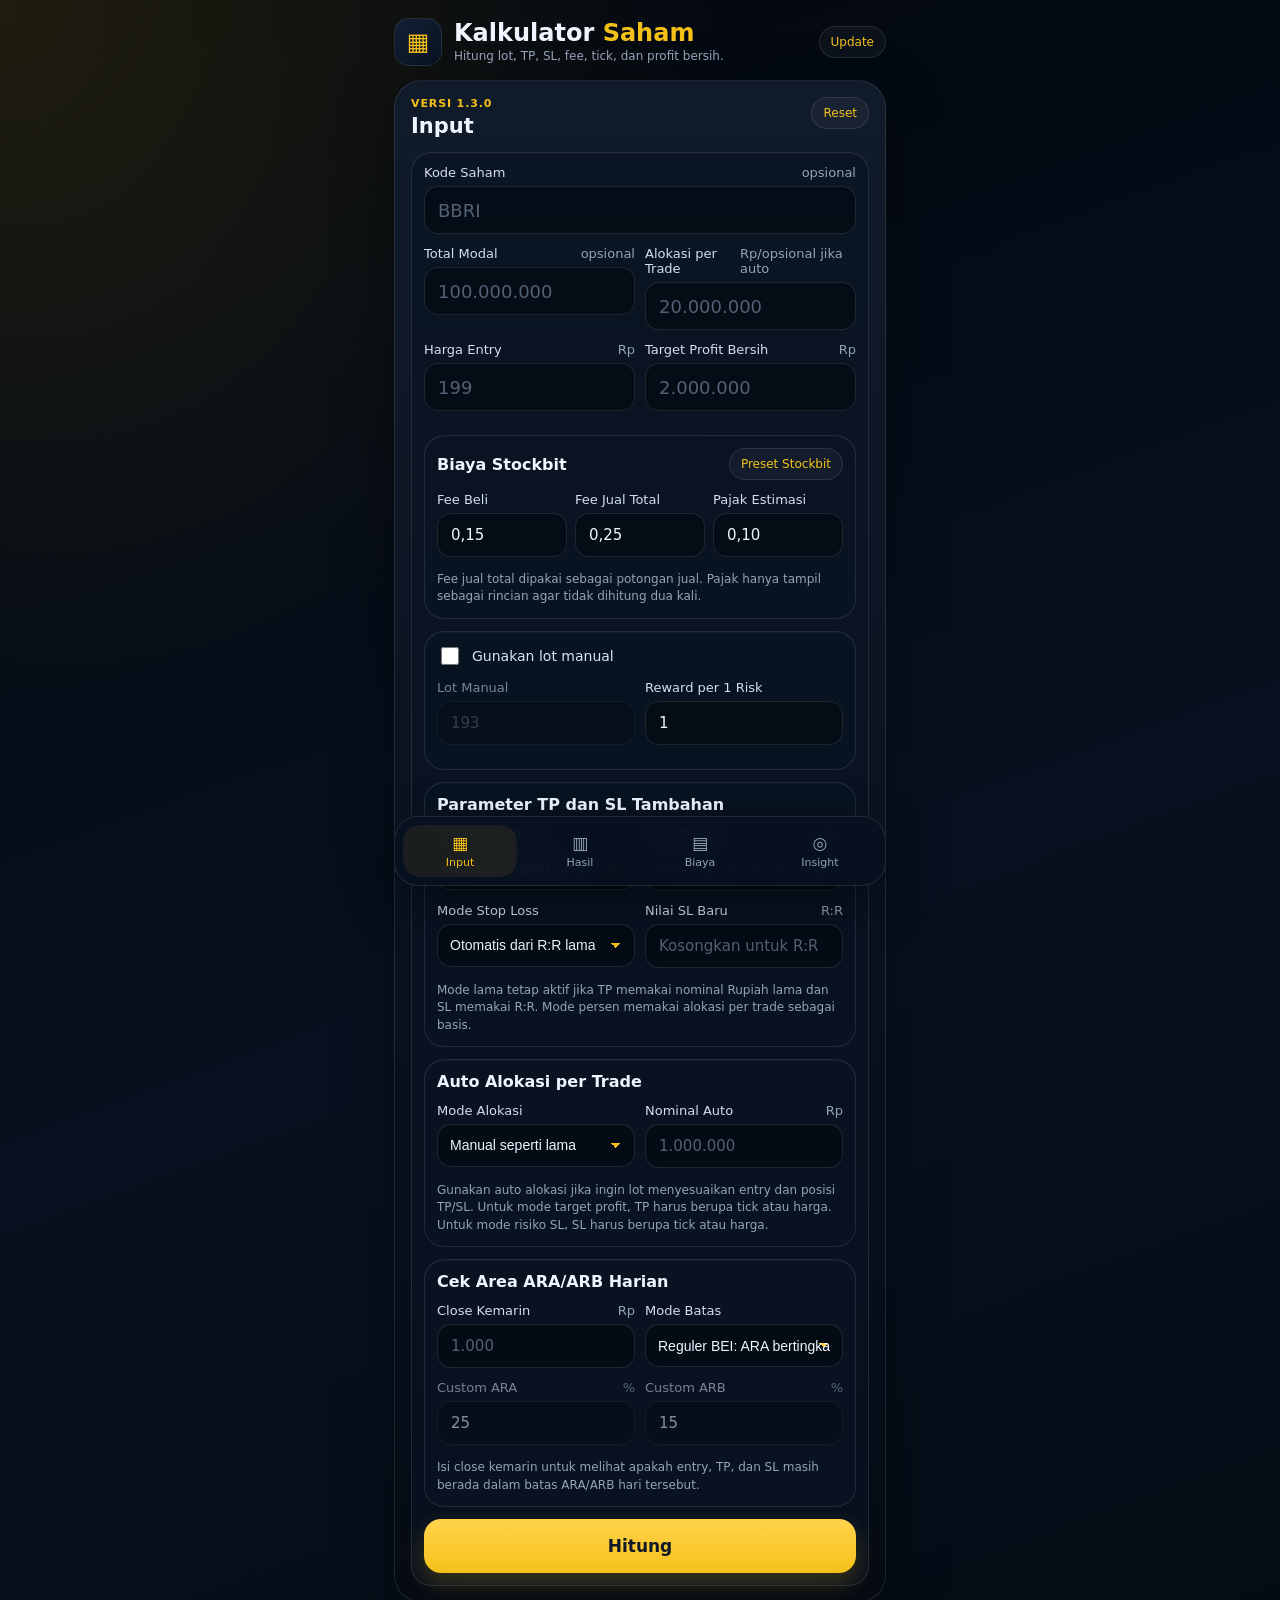
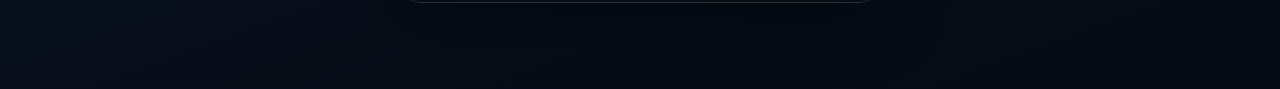
==== commit 6748b39e: "Add files via upload" ====
--- a/index.html
+++ b/index.html
@@ -4,6 +4,7 @@
   <meta charset="utf-8">
   <meta name="viewport" content="width=device-width, initial-scale=1, viewport-fit=cover">
   <meta name="theme-color" content="#07111f">
+  <meta name="app-version" content="1.3.0">
   <title>Kalkulator Saham</title>
   <link rel="manifest" href="manifest.webmanifest">
   <link rel="icon" href="assets/icon-192.png">
@@ -18,14 +19,25 @@
         <h1>Kalkulator <span>Saham</span></h1>
         <p>Hitung lot, TP, SL, fee, tick, dan profit bersih.</p>
       </div>
-      <button id="installBtn" class="small-btn" hidden>Instal</button>
+      <div class="header-actions">
+        <button id="updateBtn" class="small-btn" type="button">Update</button>
+        <button id="installBtn" class="small-btn" type="button" hidden>Instal</button>
+      </div>
     </header>
+
+    <div id="updateBanner" class="update-banner" hidden>
+      <div>
+        <strong id="updateTitle">Update aplikasi</strong>
+        <span id="updateMessage">Klik cek update untuk memastikan versi terbaru.</span>
+      </div>
+      <button id="reloadUpdateBtn" class="small-btn" type="button" hidden>Muat ulang</button>
+    </div>
 
     <main class="panel">
       <section id="page-input" class="page active">
         <div class="page-title">
           <div>
-            <small>Versi 1.1.0</small>
+            <small>Versi 1.3.0</small>
             <h2>Input</h2>
           </div>
           <button id="resetBtn" class="small-btn" type="button">Reset</button>
@@ -39,11 +51,11 @@
 
           <div class="two">
             <label class="field">
-              <span>Total Modal <b>Rp</b></span>
+              <span>Total Modal <b>opsional</b></span>
               <input id="totalCapital" class="money" type="text" inputmode="numeric" placeholder="100.000.000">
             </label>
             <label class="field">
-              <span>Alokasi per Trade <b>Rp</b></span>
+              <span>Alokasi per Trade <b>Rp/opsional jika auto</b></span>
               <input id="allocation" class="money" type="text" inputmode="numeric" placeholder="20.000.000">
             </label>
           </div>
@@ -96,6 +108,96 @@
                 <input id="rrRatio" class="percent" type="text" inputmode="decimal" value="1">
               </label>
             </div>
+          </div>
+
+          <div class="subcard">
+            <div class="subhead">
+              <strong>Parameter TP dan SL Tambahan</strong>
+            </div>
+            <div class="two">
+              <label class="field compact">
+                <span>Mode Take Profit</span>
+                <select id="tpMode">
+                  <option value="nominal" selected>Nominal Rupiah lama</option>
+                  <option value="percent">Persen dari alokasi</option>
+                  <option value="tick">Jumlah tick ke atas</option>
+                  <option value="price">Harga TP</option>
+                </select>
+              </label>
+              <label class="field compact">
+                <span>Nilai TP Baru <b id="tpUnit">Rp</b></span>
+                <input id="tpParam" class="mode-input" type="text" inputmode="numeric" placeholder="Kosongkan untuk mode lama">
+              </label>
+            </div>
+            <div class="two">
+              <label class="field compact">
+                <span>Mode Stop Loss</span>
+                <select id="slMode">
+                  <option value="rr" selected>Otomatis dari R:R lama</option>
+                  <option value="nominal">Nominal Rupiah</option>
+                  <option value="percent">Persen dari alokasi</option>
+                  <option value="tick">Jumlah tick ke bawah</option>
+                  <option value="price">Harga SL</option>
+                </select>
+              </label>
+              <label class="field compact">
+                <span>Nilai SL Baru <b id="slUnit">R:R</b></span>
+                <input id="slParam" class="mode-input" type="text" inputmode="numeric" placeholder="Kosongkan untuk mode R:R">
+              </label>
+            </div>
+            <p class="hint">Mode lama tetap aktif jika TP memakai nominal Rupiah lama dan SL memakai R:R. Mode persen memakai alokasi per trade sebagai basis.</p>
+          </div>
+
+          <div class="subcard">
+            <div class="subhead">
+              <strong>Auto Alokasi per Trade</strong>
+            </div>
+            <div class="two">
+              <label class="field compact">
+                <span>Mode Alokasi</span>
+                <select id="allocationMode">
+                  <option value="manual" selected>Manual seperti lama</option>
+                  <option value="tp_profit">Hitung dari target profit + TP</option>
+                  <option value="sl_risk">Hitung dari risiko SL + SL</option>
+                </select>
+              </label>
+              <label class="field compact">
+                <span>Nominal Auto <b>Rp</b></span>
+                <input id="autoAmount" class="money" type="text" inputmode="numeric" placeholder="1.000.000">
+              </label>
+            </div>
+            <p class="hint">Gunakan auto alokasi jika ingin lot menyesuaikan entry dan posisi TP/SL. Untuk mode target profit, TP harus berupa tick atau harga. Untuk mode risiko SL, SL harus berupa tick atau harga.</p>
+          </div>
+
+          <div class="subcard">
+            <div class="subhead">
+              <strong>Cek Area ARA/ARB Harian</strong>
+            </div>
+            <div class="two">
+              <label class="field compact">
+                <span>Close Kemarin <b>Rp</b></span>
+                <input id="prevClose" class="money" type="text" inputmode="numeric" placeholder="1.000">
+              </label>
+              <label class="field compact">
+                <span>Mode Batas</span>
+                <select id="autoRejectMode">
+                  <option value="regular2025" selected>Reguler BEI: ARA bertingkat, ARB 15%</option>
+                  <option value="symmetric">Simetris bertingkat</option>
+                  <option value="custom">Custom</option>
+                </select>
+              </label>
+            </div>
+            <div class="two">
+              <label class="field compact">
+                <span>Custom ARA <b>%</b></span>
+                <input id="customAraPct" class="percent" type="text" inputmode="decimal" value="25">
+              </label>
+              <label class="field compact">
+                <span>Custom ARB <b>%</b></span>
+                <input id="customArbPct" class="percent" type="text" inputmode="decimal" value="15">
+              </label>
+            </div>
+            <p class="hint">Isi close kemarin untuk melihat apakah entry, TP, dan SL masih berada dalam batas ARA/ARB hari tersebut.</p>
           </div>
 
           <div id="errorBox" class="error" hidden></div>
@@ -117,6 +219,8 @@
           <article class="metric"><span>Jumlah Lembar</span><strong id="outShares">-</strong></article>
           <article class="metric"><span>Modal Terpakai</span><strong id="outTotalCost">-</strong></article>
           <article class="metric"><span>Sisa Alokasi</span><strong id="outRemain" class="green">-</strong></article>
+          <article class="metric"><span>Basis Alokasi</span><strong id="outAllocBasis">-</strong></article>
+          <article class="metric"><span>Mode TP/SL</span><strong id="outModeInfo">-</strong></article>
         </div>
 
         <div class="rr" id="outRR">R:R -</div>
@@ -190,6 +294,10 @@
           <article class="metric"><span>Jarak TP</span><strong id="insTPDist" class="green">-</strong></article>
           <article class="metric"><span>Jarak SL</span><strong id="insSLDist" class="red">-</strong></article>
           <article class="metric"><span>Status SL</span><strong id="insStatus">-</strong></article>
+          <article class="metric"><span>Batas ARA</span><strong id="insAra">-</strong></article>
+          <article class="metric"><span>Batas ARB</span><strong id="insArb">-</strong></article>
+          <article class="metric"><span>Status TP vs ARA</span><strong id="insTPAra" class="green">-</strong></article>
+          <article class="metric"><span>Status SL vs ARB</span><strong id="insSLArb" class="red">-</strong></article>
         </div>
 
         <div class="chart cardline">
@@ -199,6 +307,7 @@
           <div class="candles"><i></i><i></i><i></i><i></i><i></i><i></i></div>
         </div>
 
+        <div id="araNote" class="notice">Isi close kemarin untuk cek batas ARA/ARB harian.</div>
         <div class="notice">TP dan SL dibulatkan mengikuti fraksi harga BEI. Contoh penting: 199 → 200 → 202, bukan 199 → 200 → 201.</div>
         <div class="notice">Kalkulator ini hanya alat bantu simulasi. Hasil aktual bisa berbeda karena antrean order, likuiditas, dan perubahan biaya.</div>
       </section>
--- a/style.css
+++ b/style.css
@@ -14,3 +14,22 @@
 html,body{margin:0;min-height:100%}
 body{font-family:Inter,system-ui,-apple-system,BlinkMacSystemFont,"Segoe UI",sans-serif;background:radial-gradient(circle at top left,rgba(245,193,25,.12),transparent 34%),linear-gradient(160deg,#02060d,#07111f 55%,#050b14);color:var(--text)}
 button,input{font:inherit}button{cursor:pointer}.app{width:min(100%,520px);min-height:100vh;margin:0 auto;padding:18px 14px 86px}.header{display:flex;gap:12px;align-items:center;margin-bottom:14px}.logo{width:48px;height:48px;display:grid;place-items:center;border:1px solid var(--line);border-radius:15px;background:linear-gradient(145deg,#132035,#07111f);color:var(--yellow);font-size:24px}.header h1{font-size:24px;line-height:1;margin:0}.header h1 span{color:var(--yellow)}.header p{margin:4px 0 0;color:var(--muted);font-size:12px}.header .small-btn{margin-left:auto}.panel{border:1px solid var(--line);border-radius:28px;background:linear-gradient(180deg,rgba(17,28,44,.96),rgba(5,11,20,.96));padding:16px;box-shadow:0 20px 60px rgba(0,0,0,.35)}.page{display:none}.page.active{display:block}.page-title{display:flex;justify-content:space-between;align-items:flex-start;margin-bottom:14px}.page-title small{display:block;color:var(--yellow);font-weight:800;letter-spacing:.08em;text-transform:uppercase;font-size:11px;margin-bottom:4px}.page-title h2{margin:0;font-size:21px}.card,.subcard,.metric,.trade,.notice,.cardline{border:1px solid var(--line);background:rgba(10,20,34,.68);border-radius:20px;box-shadow:inset 0 1px 0 rgba(255,255,255,.04)}.card{padding:12px}.field{display:block;margin-bottom:12px}.field span{display:flex;justify-content:space-between;color:#d4deec;font-size:13px;margin-bottom:6px}.field span b{font-weight:500;color:var(--muted)}.field input{width:100%;min-height:48px;border:1px solid var(--line);border-radius:14px;background:rgba(2,7,14,.58);color:var(--text);outline:0;padding:12px 13px;font-size:18px}.field input::placeholder{color:#536174}.field input:focus{border-color:rgba(245,193,25,.6);box-shadow:0 0 0 4px rgba(245,193,25,.08)}.compact input{min-height:43px;font-size:15px}.two{display:grid;grid-template-columns:1fr 1fr;gap:10px}.three{display:grid;grid-template-columns:repeat(3,1fr);gap:8px}.subcard{padding:12px;margin:12px 0}.subhead{display:flex;justify-content:space-between;align-items:center;gap:10px;margin-bottom:12px}.chip,.small-btn{border:1px solid var(--line);background:rgba(255,255,255,.04);color:var(--yellow);border-radius:999px;padding:8px 11px;font-size:12px}.hint{margin:2px 0 0;color:var(--muted);font-size:12px;line-height:1.45}.checkrow{display:flex;gap:10px;align-items:center;margin-bottom:12px;color:#d9e3f2;font-size:14px}.checkrow input{accent-color:var(--yellow);width:18px;height:18px}.disabled{opacity:.55}.disabled input{pointer-events:none}.primary{width:100%;min-height:54px;border:0;border-radius:17px;background:linear-gradient(180deg,#ffd34d,var(--yellow));color:#111827;font-size:17px;font-weight:900;box-shadow:0 10px 25px rgba(245,193,25,.22)}.error{white-space:pre-line;border:1px solid rgba(255,98,87,.45);background:rgba(255,98,87,.12);color:#ffd2cd;border-radius:14px;padding:12px;margin:10px 0;font-size:13px}.grid{display:grid;grid-template-columns:1fr 1fr;gap:10px}.metric{min-height:88px;padding:13px}.metric span{display:block;color:var(--muted);font-size:12px;margin-bottom:9px}.metric strong{font-size:20px;color:var(--yellow);letter-spacing:-.02em}.green{color:var(--green)!important}.red{color:var(--red)!important}.rr{width:max-content;margin:14px auto;border:1px solid var(--yellow);border-radius:12px;padding:8px 16px;background:rgba(245,193,25,.08);font-weight:900}.resultcards{margin-top:0}.trade{text-align:center;min-height:230px;padding:15px 12px}.profit{border-color:rgba(79,211,124,.42);background:linear-gradient(180deg,rgba(79,211,124,.12),rgba(255,255,255,.02))}.loss{border-color:rgba(255,98,87,.45);background:linear-gradient(180deg,rgba(255,98,87,.12),rgba(255,255,255,.02))}.trade span{font-weight:900;font-size:13px}.profit span,.profit h3,.profit strong{color:var(--green)}.loss span,.loss h3,.loss strong{color:var(--red)}.trade h3{margin:16px 0 6px;font-size:30px}.trade p{margin:5px 0;color:#d5dfed;font-size:13px}.trade hr{border:0;border-top:1px dashed rgba(255,255,255,.22);margin:14px 0}.trade small{color:var(--muted)}.trade strong{display:block;margin-top:5px;font-size:20px}.notice{padding:13px;margin-top:12px;color:#d6e0ec;font-size:13px;line-height:1.45}.cost{padding:14px;margin-bottom:12px}.cost h3{margin:0 0 10px;color:var(--yellow);font-size:15px}.cost.good h3,.cost.good .total b{color:var(--green)}.cost.bad h3,.cost.bad .total b{color:var(--red)}.cost p{display:flex;justify-content:space-between;gap:12px;margin:0;padding:10px 0;border-top:1px solid rgba(255,255,255,.06);font-size:14px}.cost p:first-of-type{border-top:0}.cost span{color:var(--muted)}.cost b{text-align:right}.cost .total{margin-top:4px;padding-top:13px}.chart{height:230px;position:relative;overflow:hidden;margin-top:12px}.line{position:absolute;left:14px;right:14px;border-top:1px dashed currentColor;margin:0}.line span{position:absolute;right:0;top:-11px;background:#0b1422;padding-left:8px;font-size:12px;font-weight:900}.tp{top:22%;color:var(--green)}.entry{top:50%;color:#dce6f4}.sl{top:78%;color:var(--red)}.candles{position:absolute;left:30px;right:80px;bottom:42px;height:130px;display:flex;align-items:end;gap:9px}.candles i{width:10px;border-radius:3px;background:var(--green)}.candles i:nth-child(1){height:34px;background:var(--red)}.candles i:nth-child(2){height:55px}.candles i:nth-child(3){height:78px}.candles i:nth-child(4){height:62px;background:var(--red)}.candles i:nth-child(5){height:96px}.candles i:nth-child(6){height:112px}.nav{position:fixed;left:50%;bottom:14px;transform:translateX(-50%);width:min(calc(100% - 28px),492px);display:grid;grid-template-columns:repeat(4,1fr);gap:6px;padding:8px;border:1px solid var(--line);border-radius:24px;background:rgba(7,17,31,.88);backdrop-filter:blur(18px);box-shadow:0 18px 50px rgba(0,0,0,.4)}.navbtn{border:0;background:transparent;color:var(--muted);border-radius:17px;padding:8px 4px;font-size:17px;display:flex;flex-direction:column;align-items:center;gap:3px}.navbtn span{font-size:11px}.navbtn.active{color:var(--yellow);background:rgba(245,193,25,.08)}@media(max-width:380px){.two,.three{grid-template-columns:1fr}.trade{min-height:190px}.panel{padding:13px;border-radius:22px}.header h1{font-size:21px}}
+
+/* Tambahan v1.2.0: field select dan status area ARA/ARB */
+.field select{width:100%;min-height:43px;border:1px solid var(--line);border-radius:14px;background:rgba(2,7,14,.58);color:var(--text);outline:0;padding:10px 12px;font-size:14px;appearance:none;background-image:linear-gradient(45deg,transparent 50%,var(--yellow) 50%),linear-gradient(135deg,var(--yellow) 50%,transparent 50%);background-position:calc(100% - 18px) 18px,calc(100% - 13px) 18px;background-size:5px 5px,5px 5px;background-repeat:no-repeat}
+.field select:focus{border-color:rgba(245,193,25,.6);box-shadow:0 0 0 4px rgba(245,193,25,.08)}
+.field select option{background:#0b1422;color:var(--text)}
+.metric strong.warn{color:var(--yellow)!important}
+.metric strong.good{color:var(--green)!important}
+.metric strong.bad{color:var(--red)!important}
+@media(max-width:430px){.grid{grid-template-columns:1fr 1fr}.metric strong{font-size:17px}.subhead{align-items:flex-start}}
+
+/* Tambahan v1.3.0: update langsung dari aplikasi */
+.header-actions{margin-left:auto;display:flex;align-items:center;gap:8px;flex-wrap:wrap;justify-content:flex-end}
+.header .header-actions .small-btn{margin-left:0}
+.update-banner{display:flex;justify-content:space-between;align-items:center;gap:12px;border:1px solid rgba(245,193,25,.38);background:rgba(245,193,25,.1);border-radius:18px;padding:11px 12px;margin:0 0 12px;box-shadow:inset 0 1px 0 rgba(255,255,255,.04)}
+.update-banner[hidden]{display:none}
+.update-banner strong{display:block;color:var(--yellow);font-size:13px;margin-bottom:3px}
+.update-banner span{display:block;color:#dbe7f5;font-size:12px;line-height:1.35}
+.update-banner .small-btn{white-space:nowrap;background:rgba(245,193,25,.12)}
+@media(max-width:430px){.header{align-items:flex-start}.header-actions{width:100%;margin-left:60px;justify-content:flex-start}.update-banner{align-items:flex-start;flex-direction:column}.update-banner .small-btn{width:100%}}
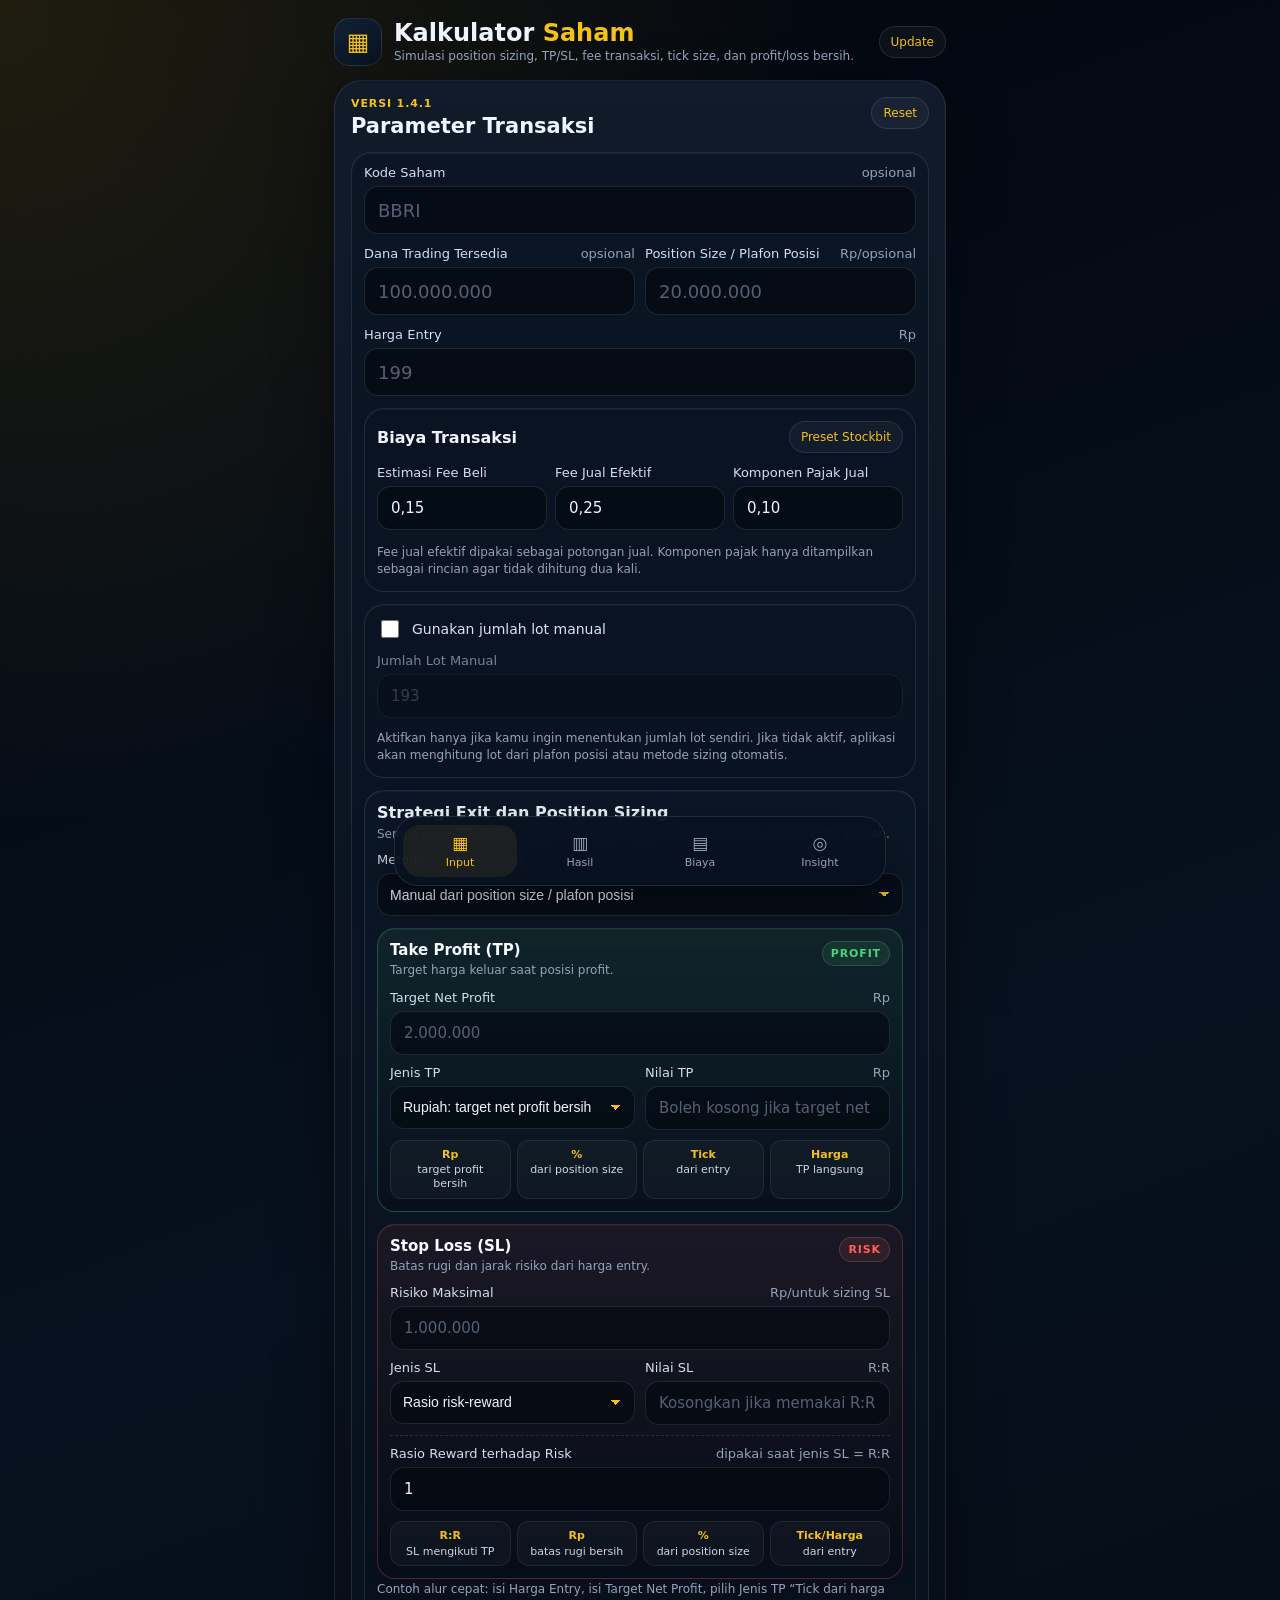
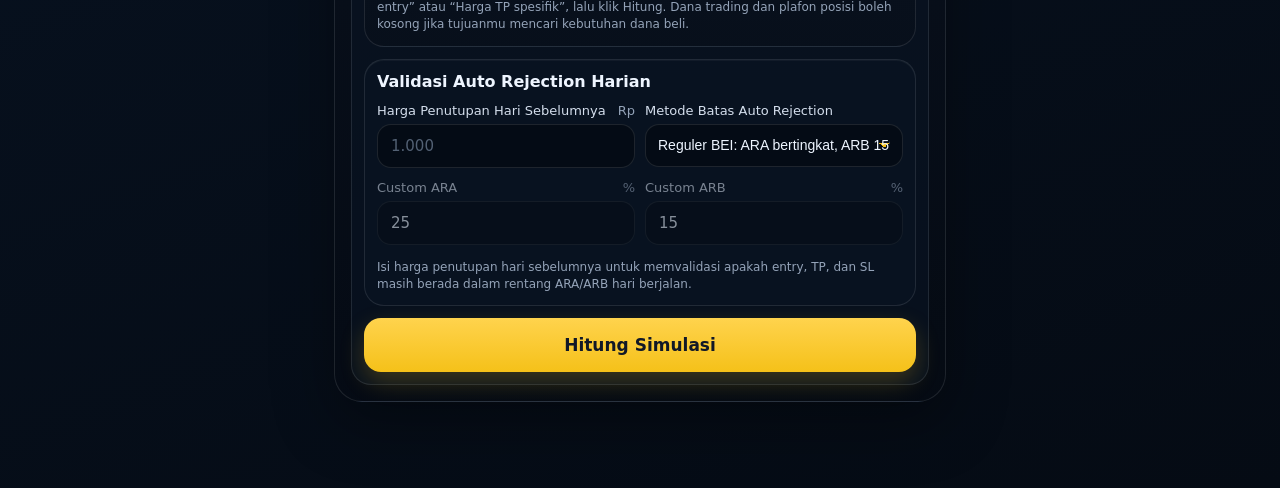
==== commit 243d9f81: "Add files via upload" ====
--- a/index.html
+++ b/index.html
@@ -4,7 +4,7 @@
   <meta charset="utf-8">
   <meta name="viewport" content="width=device-width, initial-scale=1, viewport-fit=cover">
   <meta name="theme-color" content="#07111f">
-  <meta name="app-version" content="1.3.0">
+  <meta name="app-version" content="1.4.1">
   <title>Kalkulator Saham</title>
   <link rel="manifest" href="manifest.webmanifest">
   <link rel="icon" href="assets/icon-192.png">
@@ -17,7 +17,7 @@
       <div class="logo">▦</div>
       <div>
         <h1>Kalkulator <span>Saham</span></h1>
-        <p>Hitung lot, TP, SL, fee, tick, dan profit bersih.</p>
+        <p>Simulasi position sizing, TP/SL, fee transaksi, tick size, dan profit/loss bersih.</p>
       </div>
       <div class="header-actions">
         <button id="updateBtn" class="small-btn" type="button">Update</button>
@@ -37,8 +37,8 @@
       <section id="page-input" class="page active">
         <div class="page-title">
           <div>
-            <small>Versi 1.3.0</small>
-            <h2>Input</h2>
+            <small>Versi 1.4.1</small>
+            <h2>Parameter Transaksi</h2>
           </div>
           <button id="resetBtn" class="small-btn" type="button">Reset</button>
         </div>
@@ -51,135 +51,162 @@
 
           <div class="two">
             <label class="field">
-              <span>Total Modal <b>opsional</b></span>
+              <span>Dana Trading Tersedia <b>opsional</b></span>
               <input id="totalCapital" class="money" type="text" inputmode="numeric" placeholder="100.000.000">
             </label>
             <label class="field">
-              <span>Alokasi per Trade <b>Rp/opsional jika auto</b></span>
+              <span>Position Size / Plafon Posisi <b>Rp/opsional</b></span>
               <input id="allocation" class="money" type="text" inputmode="numeric" placeholder="20.000.000">
             </label>
           </div>
 
-          <div class="two">
-            <label class="field">
-              <span>Harga Entry <b>Rp</b></span>
-              <input id="entryPrice" class="money" type="text" inputmode="numeric" placeholder="199">
-            </label>
-            <label class="field">
-              <span>Target Profit Bersih <b>Rp</b></span>
-              <input id="targetProfit" class="money" type="text" inputmode="numeric" placeholder="2.000.000">
-            </label>
-          </div>
+          <label class="field">
+            <span>Harga Entry <b>Rp</b></span>
+            <input id="entryPrice" class="money" type="text" inputmode="numeric" placeholder="199">
+          </label>
 
           <div class="subcard">
             <div class="subhead">
-              <strong>Biaya Stockbit</strong>
+              <strong>Biaya Transaksi</strong>
               <button id="presetBtn" class="chip" type="button">Preset Stockbit</button>
             </div>
             <div class="three">
               <label class="field compact">
-                <span>Fee Beli</span>
+                <span>Estimasi Fee Beli</span>
                 <input id="buyFee" class="percent" type="text" inputmode="decimal" value="0,15">
               </label>
               <label class="field compact">
-                <span>Fee Jual Total</span>
+                <span>Fee Jual Efektif</span>
                 <input id="sellFee" class="percent" type="text" inputmode="decimal" value="0,25">
               </label>
               <label class="field compact">
-                <span>Pajak Estimasi</span>
+                <span>Komponen Pajak Jual</span>
                 <input id="taxFee" class="percent" type="text" inputmode="decimal" value="0,10">
               </label>
             </div>
-            <p class="hint">Fee jual total dipakai sebagai potongan jual. Pajak hanya tampil sebagai rincian agar tidak dihitung dua kali.</p>
+            <p class="hint">Fee jual efektif dipakai sebagai potongan jual. Komponen pajak hanya ditampilkan sebagai rincian agar tidak dihitung dua kali.</p>
           </div>
 
           <div class="subcard">
             <label class="checkrow">
               <input id="manualLotToggle" type="checkbox">
-              <span>Gunakan lot manual</span>
-            </label>
-            <div class="two">
-              <label id="manualLotWrap" class="field compact disabled">
-                <span>Lot Manual</span>
-                <input id="manualLot" class="money" type="text" inputmode="numeric" placeholder="193" disabled>
-              </label>
-              <label class="field compact">
-                <span>Reward per 1 Risk</span>
-                <input id="rrRatio" class="percent" type="text" inputmode="decimal" value="1">
-              </label>
-            </div>
+              <span>Gunakan jumlah lot manual</span>
+            </label>
+            <label id="manualLotWrap" class="field compact disabled">
+              <span>Jumlah Lot Manual</span>
+              <input id="manualLot" class="money" type="text" inputmode="numeric" placeholder="193" disabled>
+            </label>
+            <p class="hint">Aktifkan hanya jika kamu ingin menentukan jumlah lot sendiri. Jika tidak aktif, aplikasi akan menghitung lot dari plafon posisi atau metode sizing otomatis.</p>
+          </div>
+
+          <div class="subcard exit-section">
+            <div class="subhead stacked-head">
+              <div>
+                <strong>Strategi Exit dan Position Sizing</strong>
+                <p>Semua input TP dan SL dibuat berdekatan agar alur hitung tidak loncat antar bagian.</p>
+              </div>
+            </div>
+
+            <label class="field compact sizing-mode">
+              <span>Metode Position Sizing</span>
+              <select id="allocationMode">
+                <option value="manual" selected>Manual dari position size / plafon posisi</option>
+                <option value="tp_profit">Cari kebutuhan dana beli dari target net profit</option>
+                <option value="sl_risk">Cari position size dari risiko maksimal</option>
+              </select>
+            </label>
+
+            <div class="exit-stack">
+              <section class="exit-card take-profit">
+                <div class="exit-title">
+                  <div>
+                    <strong>Take Profit (TP)</strong>
+                    <span>Target harga keluar saat posisi profit.</span>
+                  </div>
+                  <em>Profit</em>
+                </div>
+                <div class="exit-grid">
+                  <label class="field compact wide">
+                    <span>Target Net Profit <b>Rp</b></span>
+                    <input id="targetProfit" class="money" type="text" inputmode="numeric" placeholder="2.000.000">
+                  </label>
+                  <label class="field compact">
+                    <span>Jenis TP</span>
+                    <select id="tpMode">
+                      <option value="nominal" selected>Rupiah: target net profit bersih</option>
+                      <option value="percent">Persen dari position size</option>
+                      <option value="tick">Tick dari harga entry</option>
+                      <option value="price">Harga TP spesifik</option>
+                    </select>
+                  </label>
+                  <label class="field compact">
+                    <span>Nilai TP <b id="tpUnit">Rp</b></span>
+                    <input id="tpParam" class="mode-input" type="text" inputmode="numeric" placeholder="Boleh kosong jika target net profit diisi">
+                  </label>
+                </div>
+                <div class="mode-help">
+                  <span><b>Rp</b> target profit bersih</span>
+                  <span><b>%</b> dari position size</span>
+                  <span><b>Tick</b> dari entry</span>
+                  <span><b>Harga</b> TP langsung</span>
+                </div>
+              </section>
+
+              <section class="exit-card stop-loss">
+                <div class="exit-title">
+                  <div>
+                    <strong>Stop Loss (SL)</strong>
+                    <span>Batas rugi dan jarak risiko dari harga entry.</span>
+                  </div>
+                  <em>Risk</em>
+                </div>
+                <div class="exit-grid">
+                  <label class="field compact wide">
+                    <span>Risiko Maksimal <b>Rp/untuk sizing SL</b></span>
+                    <input id="autoAmount" class="money" type="text" inputmode="numeric" placeholder="1.000.000">
+                  </label>
+                  <label class="field compact">
+                    <span>Jenis SL</span>
+                    <select id="slMode">
+                      <option value="rr" selected>Rasio risk-reward</option>
+                      <option value="nominal">Rupiah: risiko bersih</option>
+                      <option value="percent">Persen dari position size</option>
+                      <option value="tick">Tick dari harga entry</option>
+                      <option value="price">Harga SL spesifik</option>
+                    </select>
+                  </label>
+                  <label class="field compact">
+                    <span>Nilai SL <b id="slUnit">R:R</b></span>
+                    <input id="slParam" class="mode-input" type="text" inputmode="numeric" placeholder="Kosongkan jika memakai R:R">
+                  </label>
+                  <label class="field compact wide rr-field">
+                    <span>Rasio Reward terhadap Risk <b>dipakai saat jenis SL = R:R</b></span>
+                    <input id="rrRatio" class="percent" type="text" inputmode="decimal" value="1">
+                  </label>
+                </div>
+                <div class="mode-help">
+                  <span><b>R:R</b> SL mengikuti TP</span>
+                  <span><b>Rp</b> batas rugi bersih</span>
+                  <span><b>%</b> dari position size</span>
+                  <span><b>Tick/Harga</b> dari entry</span>
+                </div>
+              </section>
+            </div>
+
+            <p class="hint">Contoh alur cepat: isi Harga Entry, isi Target Net Profit, pilih Jenis TP “Tick dari harga entry” atau “Harga TP spesifik”, lalu klik Hitung. Dana trading dan plafon posisi boleh kosong jika tujuanmu mencari kebutuhan dana beli.</p>
           </div>
 
           <div class="subcard">
             <div class="subhead">
-              <strong>Parameter TP dan SL Tambahan</strong>
+              <strong>Validasi Auto Rejection Harian</strong>
             </div>
             <div class="two">
               <label class="field compact">
-                <span>Mode Take Profit</span>
-                <select id="tpMode">
-                  <option value="nominal" selected>Nominal Rupiah lama</option>
-                  <option value="percent">Persen dari alokasi</option>
-                  <option value="tick">Jumlah tick ke atas</option>
-                  <option value="price">Harga TP</option>
-                </select>
-              </label>
-              <label class="field compact">
-                <span>Nilai TP Baru <b id="tpUnit">Rp</b></span>
-                <input id="tpParam" class="mode-input" type="text" inputmode="numeric" placeholder="Kosongkan untuk mode lama">
-              </label>
-            </div>
-            <div class="two">
-              <label class="field compact">
-                <span>Mode Stop Loss</span>
-                <select id="slMode">
-                  <option value="rr" selected>Otomatis dari R:R lama</option>
-                  <option value="nominal">Nominal Rupiah</option>
-                  <option value="percent">Persen dari alokasi</option>
-                  <option value="tick">Jumlah tick ke bawah</option>
-                  <option value="price">Harga SL</option>
-                </select>
-              </label>
-              <label class="field compact">
-                <span>Nilai SL Baru <b id="slUnit">R:R</b></span>
-                <input id="slParam" class="mode-input" type="text" inputmode="numeric" placeholder="Kosongkan untuk mode R:R">
-              </label>
-            </div>
-            <p class="hint">Mode lama tetap aktif jika TP memakai nominal Rupiah lama dan SL memakai R:R. Mode persen memakai alokasi per trade sebagai basis.</p>
-          </div>
-
-          <div class="subcard">
-            <div class="subhead">
-              <strong>Auto Alokasi per Trade</strong>
-            </div>
-            <div class="two">
-              <label class="field compact">
-                <span>Mode Alokasi</span>
-                <select id="allocationMode">
-                  <option value="manual" selected>Manual seperti lama</option>
-                  <option value="tp_profit">Hitung dari target profit + TP</option>
-                  <option value="sl_risk">Hitung dari risiko SL + SL</option>
-                </select>
-              </label>
-              <label class="field compact">
-                <span>Nominal Auto <b>Rp</b></span>
-                <input id="autoAmount" class="money" type="text" inputmode="numeric" placeholder="1.000.000">
-              </label>
-            </div>
-            <p class="hint">Gunakan auto alokasi jika ingin lot menyesuaikan entry dan posisi TP/SL. Untuk mode target profit, TP harus berupa tick atau harga. Untuk mode risiko SL, SL harus berupa tick atau harga.</p>
-          </div>
-
-          <div class="subcard">
-            <div class="subhead">
-              <strong>Cek Area ARA/ARB Harian</strong>
-            </div>
-            <div class="two">
-              <label class="field compact">
-                <span>Close Kemarin <b>Rp</b></span>
+                <span>Harga Penutupan Hari Sebelumnya <b>Rp</b></span>
                 <input id="prevClose" class="money" type="text" inputmode="numeric" placeholder="1.000">
               </label>
               <label class="field compact">
-                <span>Mode Batas</span>
+                <span>Metode Batas Auto Rejection</span>
                 <select id="autoRejectMode">
                   <option value="regular2025" selected>Reguler BEI: ARA bertingkat, ARB 15%</option>
                   <option value="symmetric">Simetris bertingkat</option>
@@ -197,11 +224,11 @@
                 <input id="customArbPct" class="percent" type="text" inputmode="decimal" value="15">
               </label>
             </div>
-            <p class="hint">Isi close kemarin untuk melihat apakah entry, TP, dan SL masih berada dalam batas ARA/ARB hari tersebut.</p>
+            <p class="hint">Isi harga penutupan hari sebelumnya untuk memvalidasi apakah entry, TP, dan SL masih berada dalam rentang ARA/ARB hari berjalan.</p>
           </div>
 
           <div id="errorBox" class="error" hidden></div>
-          <button class="primary" type="submit">Hitung</button>
+          <button class="primary" type="submit">Hitung Simulasi</button>
         </form>
       </section>
 
@@ -209,18 +236,18 @@
         <div class="page-title">
           <div>
             <small id="resultSymbol">Hasil</small>
-            <h2>Hasil Utama</h2>
+            <h2>Ringkasan Position Sizing</h2>
           </div>
           <button id="copyBtn" class="small-btn" type="button">Salin</button>
         </div>
 
         <div class="grid">
           <article class="metric"><span>Jumlah Lot</span><strong id="outLots">-</strong></article>
-          <article class="metric"><span>Jumlah Lembar</span><strong id="outShares">-</strong></article>
-          <article class="metric"><span>Modal Terpakai</span><strong id="outTotalCost">-</strong></article>
-          <article class="metric"><span>Sisa Alokasi</span><strong id="outRemain" class="green">-</strong></article>
-          <article class="metric"><span>Basis Alokasi</span><strong id="outAllocBasis">-</strong></article>
-          <article class="metric"><span>Mode TP/SL</span><strong id="outModeInfo">-</strong></article>
+          <article class="metric"><span>Jumlah Saham</span><strong id="outShares">-</strong></article>
+          <article class="metric"><span>Kebutuhan Dana Beli</span><strong id="outTotalCost">-</strong></article>
+          <article class="metric"><span>Sisa Plafon Posisi</span><strong id="outRemain" class="green">-</strong></article>
+          <article class="metric"><span>Metode Sizing</span><strong id="outAllocBasis">-</strong></article>
+          <article class="metric"><span>Parameter Exit</span><strong id="outModeInfo">-</strong></article>
         </div>
 
         <div class="rr" id="outRR">R:R -</div>
@@ -253,30 +280,30 @@
         <div class="page-title">
           <div>
             <small>Rincian</small>
-            <h2>Biaya</h2>
+            <h2>Estimasi Biaya</h2>
           </div>
         </div>
 
         <div class="cost cardline">
-          <h3>Pembelian</h3>
-          <p><span>Nilai Beli Kotor</span><b id="costGrossBuy">-</b></p>
-          <p><span>Fee Beli</span><b id="costBuyFee">-</b></p>
-          <p class="total"><span>Total Modal Terpakai</span><b id="costTotalUsed">-</b></p>
+          <h3>Estimasi Pembelian</h3>
+          <p><span>Nilai Pokok Pembelian</span><b id="costGrossBuy">-</b></p>
+          <p><span>Estimasi Fee Beli</span><b id="costBuyFee">-</b></p>
+          <p class="total"><span>Total Dana Beli</span><b id="costTotalUsed">-</b></p>
         </div>
 
         <div class="cost cardline good">
-          <h3>Penjualan Take Profit</h3>
-          <p><span>Nilai Jual Kotor TP</span><b id="costGrossSellTP">-</b></p>
-          <p><span>Fee Jual TP</span><b id="costSellFeeTP">-</b></p>
-          <p><span>Pajak Jual Estimasi</span><b id="costTaxTP">-</b></p>
+          <h3>Estimasi Penjualan saat TP</h3>
+          <p><span>Nilai Pokok Penjualan TP</span><b id="costGrossSellTP">-</b></p>
+          <p><span>Estimasi Fee Jual TP</span><b id="costSellFeeTP">-</b></p>
+          <p><span>Komponen Pajak Jual</span><b id="costTaxTP">-</b></p>
           <p class="total"><span>Profit Bersih Aktual</span><b id="costProfit">-</b></p>
         </div>
 
         <div class="cost cardline bad">
-          <h3>Penjualan Stop Loss</h3>
-          <p><span>Nilai Jual Kotor SL</span><b id="costGrossSellSL">-</b></p>
-          <p><span>Fee Jual SL</span><b id="costSellFeeSL">-</b></p>
-          <p><span>Pajak Jual Estimasi</span><b id="costTaxSL">-</b></p>
+          <h3>Estimasi Penjualan saat SL</h3>
+          <p><span>Nilai Pokok Penjualan SL</span><b id="costGrossSellSL">-</b></p>
+          <p><span>Estimasi Fee Jual SL</span><b id="costSellFeeSL">-</b></p>
+          <p><span>Komponen Pajak Jual</span><b id="costTaxSL">-</b></p>
           <p class="total"><span>Loss Bersih Aktual</span><b id="costLoss">-</b></p>
         </div>
       </section>
@@ -290,14 +317,14 @@
         </div>
 
         <div class="grid">
-          <article class="metric"><span>Tick Size Entry</span><strong id="insTick">-</strong></article>
+          <article class="metric"><span>Fraksi Harga Entry</span><strong id="insTick">-</strong></article>
           <article class="metric"><span>Jarak TP</span><strong id="insTPDist" class="green">-</strong></article>
           <article class="metric"><span>Jarak SL</span><strong id="insSLDist" class="red">-</strong></article>
-          <article class="metric"><span>Status SL</span><strong id="insStatus">-</strong></article>
+          <article class="metric"><span>Kualitas Jarak SL</span><strong id="insStatus">-</strong></article>
           <article class="metric"><span>Batas ARA</span><strong id="insAra">-</strong></article>
           <article class="metric"><span>Batas ARB</span><strong id="insArb">-</strong></article>
-          <article class="metric"><span>Status TP vs ARA</span><strong id="insTPAra" class="green">-</strong></article>
-          <article class="metric"><span>Status SL vs ARB</span><strong id="insSLArb" class="red">-</strong></article>
+          <article class="metric"><span>Validasi TP terhadap ARA</span><strong id="insTPAra" class="green">-</strong></article>
+          <article class="metric"><span>Kualitas Jarak SL vs ARB</span><strong id="insSLArb" class="red">-</strong></article>
         </div>
 
         <div class="chart cardline">
@@ -307,9 +334,9 @@
           <div class="candles"><i></i><i></i><i></i><i></i><i></i><i></i></div>
         </div>
 
-        <div id="araNote" class="notice">Isi close kemarin untuk cek batas ARA/ARB harian.</div>
-        <div class="notice">TP dan SL dibulatkan mengikuti fraksi harga BEI. Contoh penting: 199 → 200 → 202, bukan 199 → 200 → 201.</div>
-        <div class="notice">Kalkulator ini hanya alat bantu simulasi. Hasil aktual bisa berbeda karena antrean order, likuiditas, dan perubahan biaya.</div>
+        <div id="araNote" class="notice">Isi harga penutupan hari sebelumnya untuk cek batas ARA/ARB harian.</div>
+        <div class="notice">TP dan SL dibulatkan mengikuti fraksi harga BEI. Contoh: dari 199 naik ke 200 lalu 202, bukan 199 ke 200 lalu 201.</div>
+        <div class="notice">Kalkulator ini hanya alat bantu simulasi. Hasil aktual dapat berbeda karena antrean order, likuiditas, rejection order, dan perubahan biaya broker.</div>
       </section>
     </main>
 
--- a/style.css
+++ b/style.css
@@ -33,3 +33,29 @@
 .update-banner span{display:block;color:#dbe7f5;font-size:12px;line-height:1.35}
 .update-banner .small-btn{white-space:nowrap;background:rgba(245,193,25,.12)}
 @media(max-width:430px){.header{align-items:flex-start}.header-actions{width:100%;margin-left:60px;justify-content:flex-start}.update-banner{align-items:flex-start;flex-direction:column}.update-banner .small-btn{width:100%}}
+
+/* Tambahan v1.4.1: layout TP/SL dibuat berdekatan dan lebih rapi */
+.app{width:min(100%,640px)}
+.stacked-head{align-items:flex-start;margin-bottom:10px}
+.stacked-head p{margin:4px 0 0;color:var(--muted);font-size:12px;line-height:1.4}
+.exit-section{background:linear-gradient(180deg,rgba(12,24,40,.9),rgba(8,15,27,.82))}
+.sizing-mode{margin-bottom:12px}
+.exit-stack{display:grid;gap:12px}
+.exit-card{border:1px solid rgba(255,255,255,.1);border-radius:18px;background:rgba(2,7,14,.32);padding:12px;box-shadow:inset 0 1px 0 rgba(255,255,255,.04)}
+.exit-card.take-profit{border-color:rgba(79,211,124,.28);background:linear-gradient(180deg,rgba(79,211,124,.08),rgba(2,7,14,.28))}
+.exit-card.stop-loss{border-color:rgba(255,98,87,.26);background:linear-gradient(180deg,rgba(255,98,87,.07),rgba(2,7,14,.28))}
+.exit-title{display:flex;justify-content:space-between;align-items:flex-start;gap:10px;margin-bottom:11px}
+.exit-title strong{display:block;font-size:15px;color:#f8fbff}
+.exit-title span{display:block;margin-top:3px;color:var(--muted);font-size:12px;line-height:1.35}
+.exit-title em{font-style:normal;font-size:11px;font-weight:900;letter-spacing:.08em;text-transform:uppercase;border:1px solid rgba(255,255,255,.12);border-radius:999px;padding:5px 8px;white-space:nowrap}
+.take-profit .exit-title em{color:var(--green);background:rgba(79,211,124,.1)}
+.stop-loss .exit-title em{color:var(--red);background:rgba(255,98,87,.1)}
+.exit-grid{display:grid;grid-template-columns:1fr 1fr;gap:10px;align-items:start}
+.exit-grid .field{margin-bottom:0}
+.exit-grid .wide{grid-column:1/-1}
+.rr-field{border-top:1px dashed rgba(255,255,255,.12);padding-top:10px}
+.mode-help{display:grid;grid-template-columns:repeat(4,1fr);gap:6px;margin-top:10px}
+.mode-help span{border:1px solid rgba(255,255,255,.08);background:rgba(255,255,255,.03);border-radius:12px;padding:7px 8px;color:#cbd7e7;font-size:11px;line-height:1.25;text-align:center}
+.mode-help b{display:block;color:var(--yellow);font-size:11px;margin-bottom:2px}
+@media(max-width:560px){.app{width:min(100%,520px)}.exit-grid{grid-template-columns:1fr}.mode-help{grid-template-columns:1fr 1fr}.exit-title{align-items:flex-start}.exit-title em{margin-top:1px}}
+@media(max-width:380px){.mode-help{grid-template-columns:1fr}.exit-card{padding:11px}}
